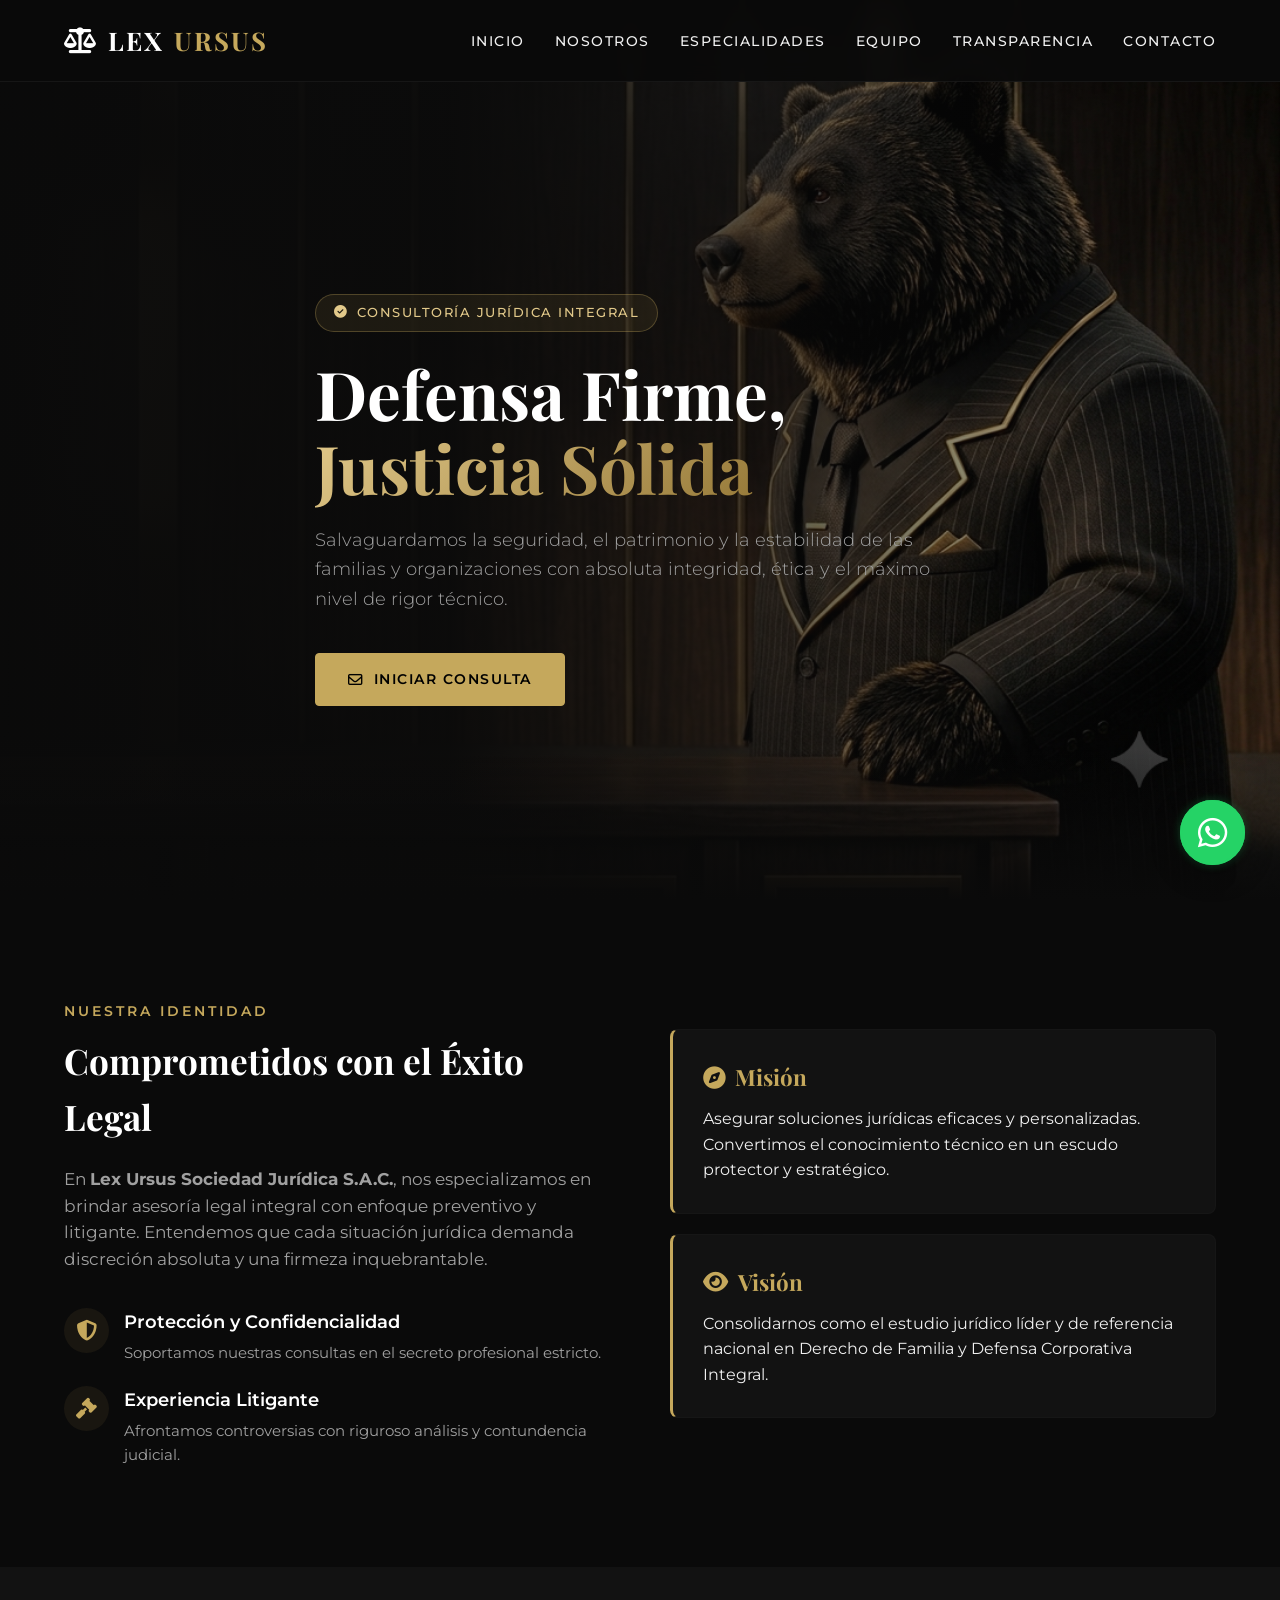
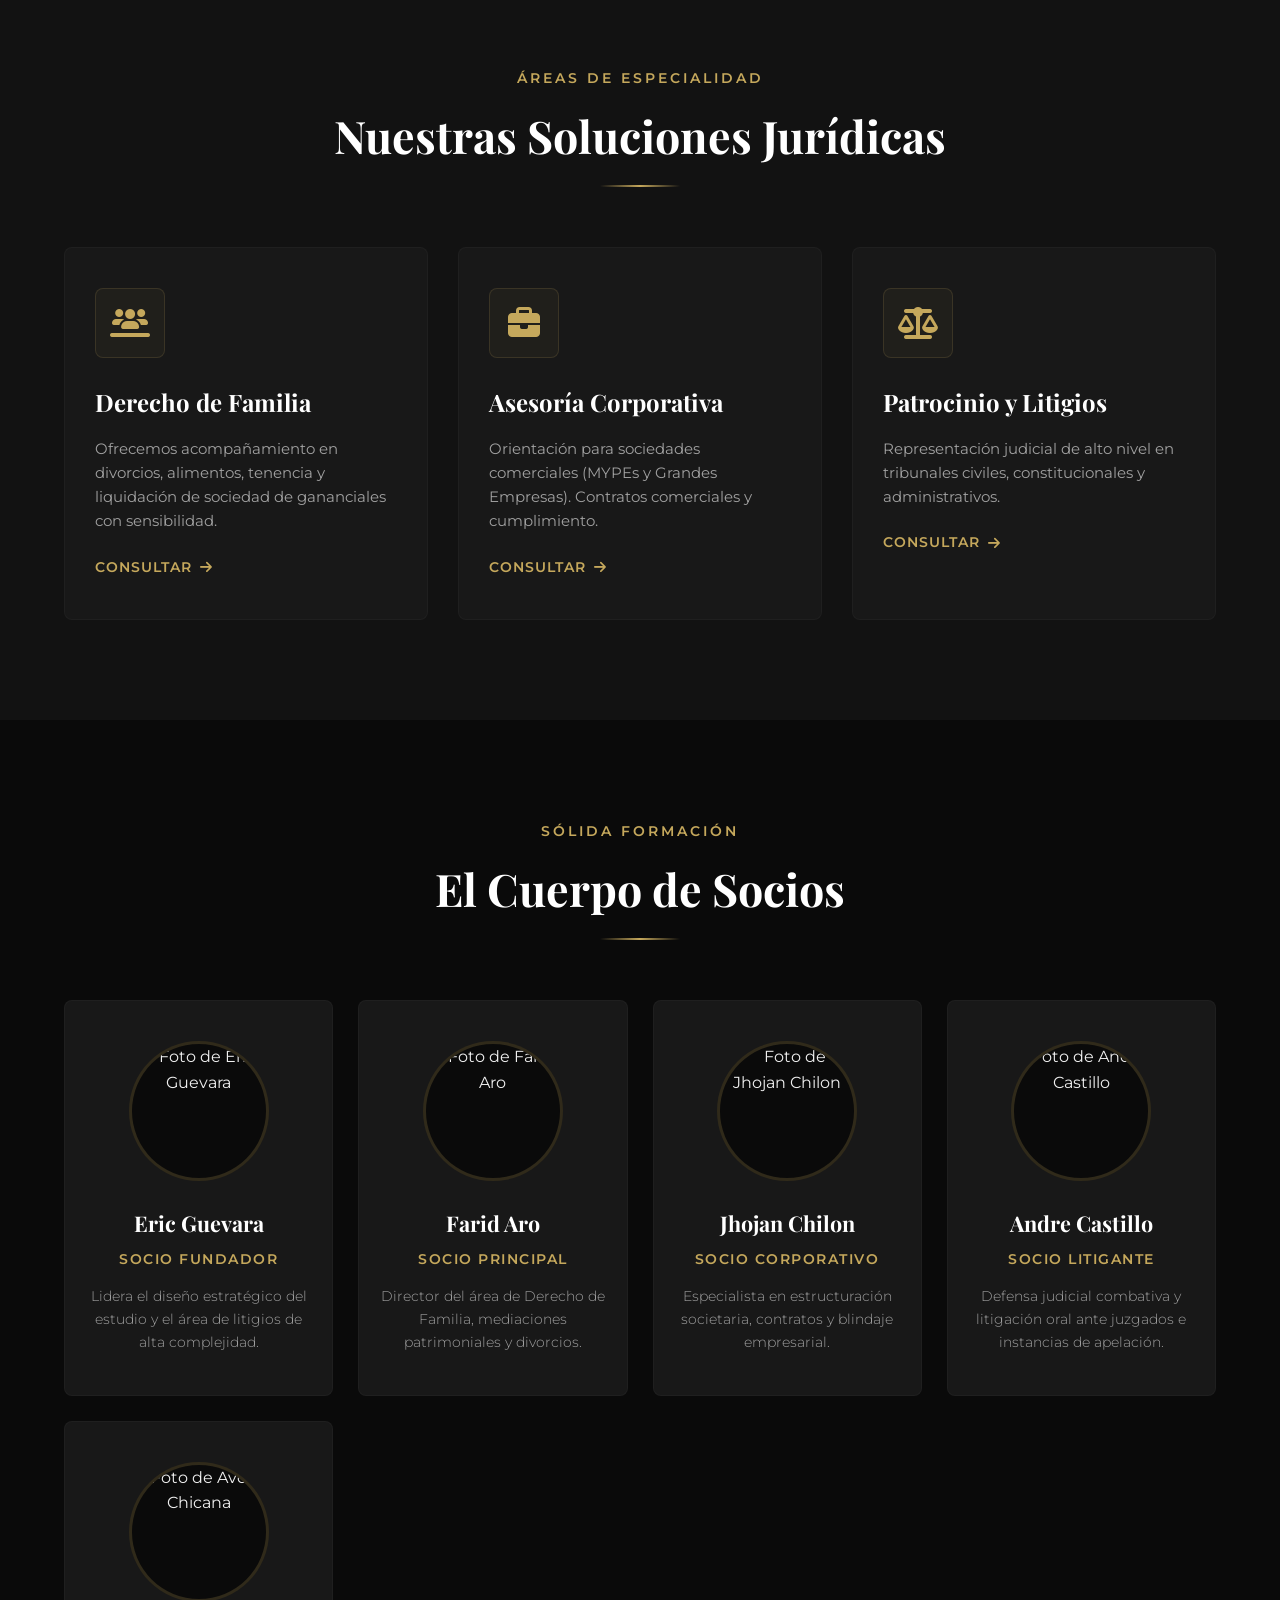
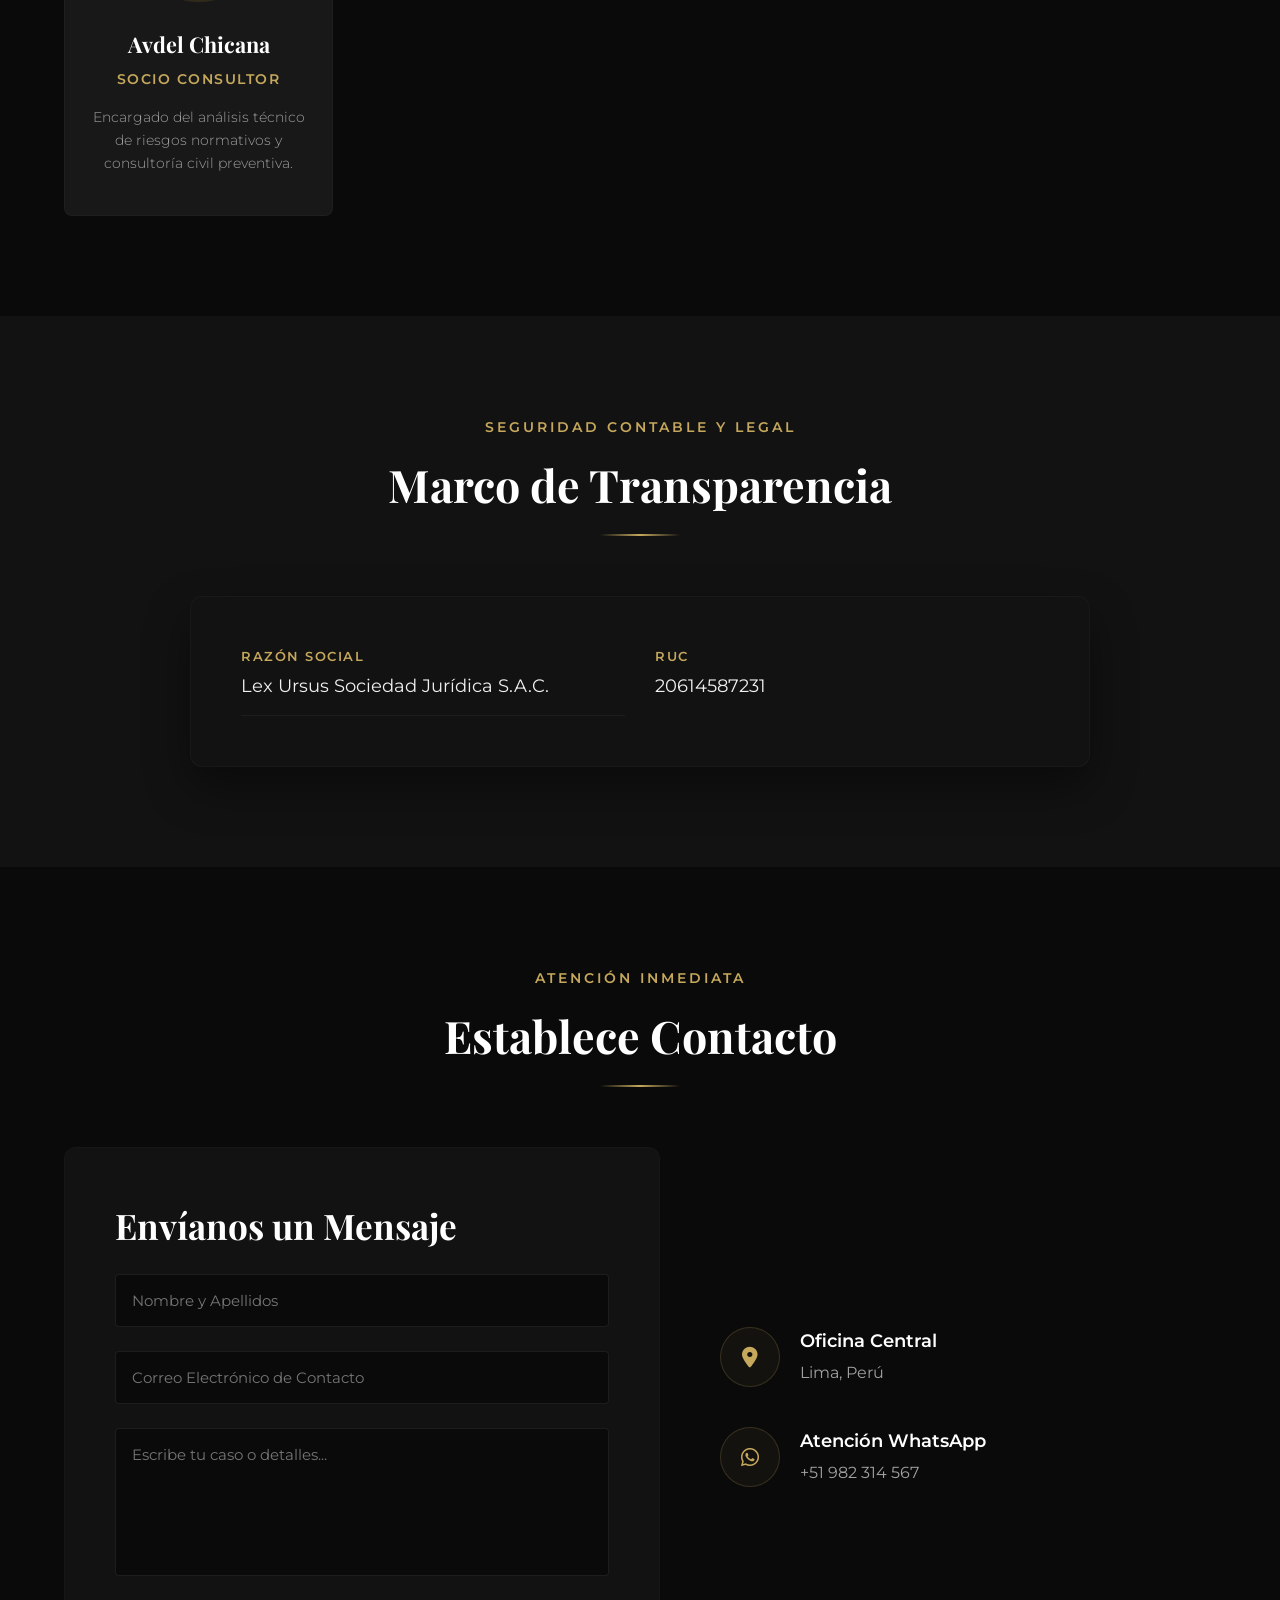
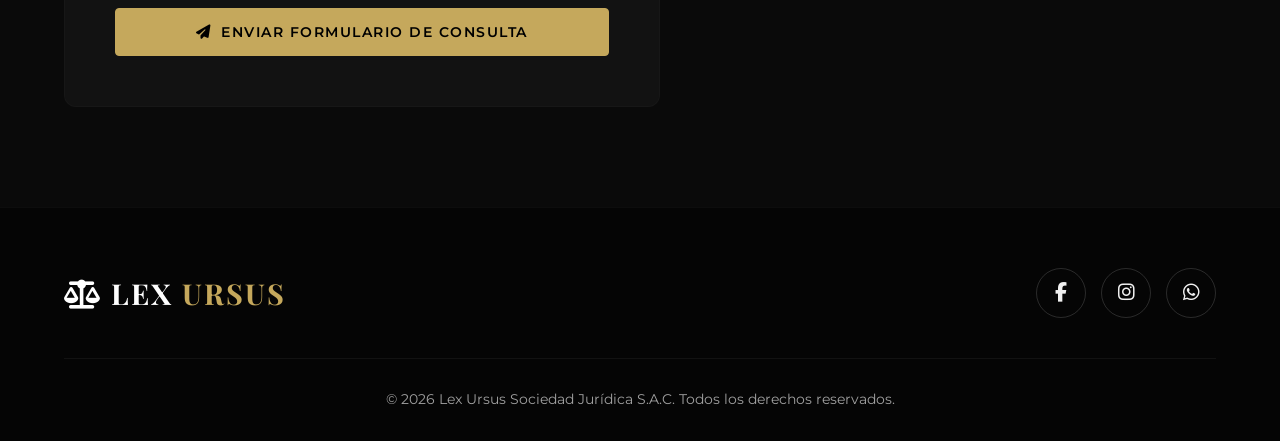
==== index.html @ cac04c13 "Update index.html" ====
<!DOCTYPE html>
<html lang="es">
<head>
    <meta charset="UTF-8">
    <meta name="viewport" content="width=device-width, initial-scale=1.0">
    
    <!-- 1. OPTIMIZACIÓN SEO Y METADATOS BÁSICOS -->
    <title>Lex Ursus | Estudio Jurídico Premium</title>
    <meta name="description" content="Lex Ursus Sociedad Jurídica S.A.C. Estudio Jurídico Premium en Lima. Especialistas en Derecho de Familia, Asesoría Corporativa y Litigios de alta complejidad.">
    <meta name="keywords" content="abogados lima, estudio juridico peru, derecho de familia, asesoria corporativa, litigios, Lex Ursus">
    <meta name="author" content="Lex Ursus Sociedad Jurídica S.A.C.">
    
    <!-- 2. OPEN GRAPH PARA REDES SOCIALES (WhatsApp, Facebook, LinkedIn) -->
    <meta property="og:title" content="Lex Ursus | Estudio Jurídico Premium">
    <meta property="og:description" content="Defensa firme, justicia sólida. Protegemos tu patrimonio y estabilidad con rigor técnico y ética.">
    <meta property="og:image" content="imagen.png"> <!-- Recomiendo usar el logo en buena resolución aquí -->
    <meta property="og:type" content="website">

    <!-- Fuentes de alta gama -->
    <link rel="preconnect" href="https://fonts.googleapis.com">
    <link rel="preconnect" href="https://fonts.gstatic.com" crossorigin>
    <link href="https://fonts.googleapis.com/css2?family=Montserrat:wght@300;400;500;600;700&family=Playfair+Display:ital,wght@0,400;0,600;0,700;1,400&display=swap" rel="stylesheet">
    <!-- Iconos de Font Awesome -->
    <link rel="stylesheet" href="https://cdnjs.cloudflare.com/ajax/libs/font-awesome/6.4.0/css/all.min.css">
    
    <style>
        :root {
            --bg-primary: #0a0a0a;
            --bg-secondary: #121212;
            --bg-card: #181818;
            --gold: #c5a85c;
            --gold-light: #e2c98a;
            --gold-dark: #967938;
            --text-main: #f0f0f0;
            --text-muted: #a0a0a0;
            --white: #ffffff;
            --whatsapp-color: #25d366;
            --font-title: 'Playfair Display', serif;
            --font-body: 'Montserrat', sans-serif;
            --transition: all 0.35s cubic-bezier(0.4, 0, 0.2, 1);
        }

        * {
            margin: 0;
            padding: 0;
            box-sizing: border-box;
        }

        html {
            scroll-behavior: smooth;
            scroll-padding-top: 80px;
        }

        body {
            font-family: var(--font-body);
            background-color: var(--bg-primary);
            color: var(--text-main);
            line-height: 1.6;
            overflow-x: hidden;
        }

        .container {
            max-width: 1200px;
            margin: 0 auto;
            padding: 0 24px;
        }

        .section {
            padding: 100px 0;
            position: relative;
        }

        .section-header {
            text-align: center;
            margin-bottom: 60px;
        }

        .section-subtitle {
            color: var(--gold);
            font-size: 0.9rem;
            text-transform: uppercase;
            letter-spacing: 3px;
            font-weight: 600;
            margin-bottom: 10px;
            display: block;
        }

        .section-title {
            font-family: var(--font-title);
            font-size: 2.8rem;
            color: var(--white);
            font-weight: 700;
            position: relative;
            display: inline-block;
            padding-bottom: 15px;
        }

        .section-title::after {
            content: '';
            position: absolute;
            bottom: 0;
            left: 50%;
            transform: translateX(-50%);
            width: 80px;
            height: 2px;
            background: linear-gradient(90deg, transparent, var(--gold), transparent);
        }

        .btn {
            display: inline-flex;
            align-items: center;
            justify-content: center;
            gap: 10px;
            padding: 14px 32px;
            font-family: var(--font-body);
            font-size: 0.9rem;
            font-weight: 600;
            text-transform: uppercase;
            letter-spacing: 1.5px;
            text-decoration: none;
            border-radius: 4px;
            transition: var(--transition);
            cursor: pointer;
        }

        .btn-gold {
            background-color: var(--gold);
            color: #000;
            border: 1px solid var(--gold);
        }

        .btn-gold:hover {
            background-color: transparent;
            color: var(--gold);
            box-shadow: 0 0 20px rgba(197, 168, 92, 0.3);
            transform: translateY(-2px);
        }

        .card {
            background-color: var(--bg-card);
            border: 1px solid rgba(255, 255, 255, 0.03);
            border-radius: 8px;
            padding: 40px 30px;
            transition: var(--transition);
            position: relative;
            overflow: hidden;
        }

        .card::before {
            content: '';
            position: absolute;
            top: 0;
            left: 0;
            width: 100%;
            height: 3px;
            background: linear-gradient(90deg, var(--gold-dark), var(--gold-light));
            transform: scaleX(0);
            transform-origin: left;
            transition: var(--transition);
        }

        .card:hover {
            transform: translateY(-10px);
            box-shadow: 0 15px 35px rgba(0, 0, 0, 0.4), 0 0 2px rgba(197, 168, 92, 0.2);
            border-color: rgba(197, 168, 92, 0.15);
        }

        .card:hover::before {
            transform: scaleX(1);
        }

        nav {
            position: fixed;
            top: 0;
            left: 0;
            width: 100%;
            background-color: rgba(10, 10, 10, 0.95);
            backdrop-filter: blur(10px);
            padding: 20px 0;
            z-index: 1000;
            transition: var(--transition);
            border-bottom: 1px solid rgba(255, 255, 255, 0.05);
        }

        nav.scrolled {
            padding: 12px 0;
            background-color: rgba(5, 5, 5, 0.98);
            box-shadow: 0 10px 30px rgba(0,0,0,0.5);
            border-bottom: 1px solid rgba(197, 168, 92, 0.15);
        }

        .nav-container {
            display: flex;
            justify-content: space-between;
            align-items: center;
        }

        .nav-brand {
            font-family: var(--font-title);
            font-size: 1.6rem;
            font-weight: 700;
            color: var(--white);
            text-decoration: none;
            letter-spacing: 2px;
            display: flex;
            align-items: center;
            gap: 10px;
        }

        .nav-brand span {
            color: var(--gold);
        }

        .nav-links {
            display: flex;
            list-style: none;
            gap: 30px;
        }

        .nav-links a {
            color: var(--text-main);
            text-decoration: none;
            font-size: 0.85rem;
            font-weight: 500;
            text-transform: uppercase;
            letter-spacing: 1.5px;
            transition: var(--transition);
            position: relative;
            padding: 5px 0;
        }

        .nav-links a::after {
            content: '';
            position: absolute;
            bottom: 0;
            left: 0;
            width: 100%;
            height: 1px;
            background-color: var(--gold);
            transform: scaleX(0);
            transform-origin: right;
            transition: var(--transition);
        }

        .nav-links a:hover {
            color: var(--gold);
        }

        .nav-links a:hover::after {
            transform: scaleX(1);
            transform-origin: left;
        }

        .menu-toggle {
            display: none;
            color: var(--gold);
            font-size: 1.5rem;
            cursor: pointer;
        }

        .hero {
            min-height: 100vh;
            display: flex;
            align-items: center;
            position: relative;
            background: linear-gradient(to right, rgba(10, 10, 10, 0.98) 35%, rgba(10, 10, 10, 0.60) 65%, rgba(10, 10, 10, 0.20)), 
                        url('imagen.png') center right / cover no-repeat;
            padding-top: 100px;
        }

        .hero-content {
            max-width: 650px;
            z-index: 2;
            text-align: left;
        }

        .hero-badge {
            background-color: rgba(197, 168, 92, 0.1);
            border: 1px solid rgba(197, 168, 92, 0.3);
            color: var(--gold-light);
            display: inline-flex;
            align-items: center;
            gap: 8px;
            padding: 8px 18px;
            border-radius: 50px;
            font-size: 0.8rem;
            font-weight: 500;
            letter-spacing: 1.5px;
            text-transform: uppercase;
            margin-bottom: 25px;
        }

        .hero h1 {
            font-family: var(--font-title);
            font-size: 4.2rem;
            line-height: 1.1;
            color: var(--white);
            margin-bottom: 20px;
            font-weight: 700;
        }

        .hero h1 span {
            color: var(--gold);
            background: linear-gradient(135deg, var(--gold-light), var(--gold-dark));
            -webkit-background-clip: text;
            -webkit-text-fill-color: transparent;
        }

        .hero p {
            font-size: 1.15rem;
            color: var(--text-muted);
            margin-bottom: 40px;
            font-weight: 300;
        }

        .hero-actions {
            display: flex;
            gap: 20px;
            flex-wrap: wrap;
        }

        .hero::after {
            content: '';
            position: absolute;
            bottom: 0;
            left: 0;
            width: 100%;
            height: 150px;
            background: linear-gradient(to top, var(--bg-primary), transparent);
            z-index: 1;
        }

        .about-grid, .contacto-split {
            display: grid;
            grid-template-columns: 1fr 1fr;
            gap: 60px;
            align-items: center;
        }

        .about-text h3, .contact-form-wrapper h3 {
            font-family: var(--font-title);
            font-size: 2.2rem;
            color: var(--white);
            margin-bottom: 20px;
        }

        .about-text p {
            color: var(--text-muted);
            font-size: 1.05rem;
            margin-bottom: 24px;
        }

        .about-highlights {
            display: grid;
            grid-template-columns: 1fr;
            gap: 20px;
            margin-top: 35px;
        }

        .highlight-item {
            display: flex;
            gap: 15px;
            align-items: flex-start;
        }

        .highlight-icon {
            color: var(--gold);
            font-size: 1.3rem;
            background-color: rgba(197, 168, 92, 0.08);
            width: 45px;
            height: 45px;
            border-radius: 50%;
            display: flex;
            align-items: center;
            justify-content: center;
            flex-shrink: 0;
        }

        .highlight-content h4 {
            font-size: 1.1rem;
            font-weight: 600;
            margin-bottom: 5px;
            color: var(--white);
        }

        .highlight-content p {
            font-size: 0.95rem;
            color: var(--text-muted);
            margin-bottom: 0;
        }

        .interactive-card {
            background-color: var(--bg-secondary);
            border: 1px solid rgba(255,255,255,0.02);
            border-radius: 8px;
            padding: 30px;
            transition: var(--transition);
            border-left: 3px solid var(--gold);
            margin-bottom: 20px;
        }

        .interactive-card:hover {
            background-color: var(--bg-card);
            border-left-color: var(--gold-light);
            transform: translateX(5px);
        }

        .interactive-card h4 {
            font-family: var(--font-title);
            font-size: 1.4rem;
            color: var(--gold);
            margin-bottom: 10px;
            display: flex;
            align-items: center;
            gap: 10px;
        }

        .services-grid {
            display: grid;
            grid-template-columns: repeat(auto-fit, minmax(320px, 1fr));
            gap: 30px;
        }

        .service-icon-wrapper {
            width: 70px;
            height: 70px;
            background-color: rgba(197, 168, 92, 0.05);
            border: 1px solid rgba(197, 168, 92, 0.15);
            border-radius: 8px;
            display: flex;
            align-items: center;
            justify-content: center;
            margin-bottom: 25px;
            transition: var(--transition);
        }

        .service-icon-wrapper i {
            font-size: 2rem;
            color: var(--gold);
            transition: var(--transition);
        }

        .service-card h3 {
            font-family: var(--font-title);
            font-size: 1.5rem;
            color: var(--white);
            margin-bottom: 15px;
            transition: var(--transition);
        }

        .service-card p {
            color: var(--text-muted);
            font-size: 0.95rem;
            margin-bottom: 20px;
        }

        .service-card:hover .service-icon-wrapper {
            background-color: var(--gold);
            border-color: var(--gold);
        }

        .service-card:hover .service-icon-wrapper i {
            color: #000;
            transform: scale(1.1);
        }

        .service-card:hover h3 {
            color: var(--gold);
        }

        .service-link {
            display: inline-flex;
            align-items: center;
            gap: 8px;
            color: var(--gold);
            font-size: 0.85rem;
            text-transform: uppercase;
            font-weight: 600;
            letter-spacing: 1px;
            text-decoration: none;
            transition: var(--transition);
        }

        .service-link:hover {
            color: var(--gold-light);
            gap: 12px;
        }

        /* 3. NUEVOS ESTILOS PARA LA SECCIÓN DE EQUIPO (Fotos + Hover de Redes) */
        .team-grid {
            display: grid;
            grid-template-columns: repeat(auto-fit, minmax(220px, 1fr));
            gap: 25px;
        }

        .team-card {
            text-align: center;
            padding: 40px 20px;
        }

        .team-image-wrapper {
            width: 140px;
            height: 140px;
            border-radius: 50%;
            margin: 0 auto 25px auto;
            position: relative;
            overflow: hidden;
            border: 3px solid rgba(197, 168, 92, 0.2);
            background-color: var(--bg-primary);
            transition: var(--transition);
        }

        .team-photo {
            width: 100%;
            height: 100%;
            object-fit: cover;
            transition: var(--transition);
        }

        .team-social-overlay {
            position: absolute;
            top: 0;
            left: 0;
            width: 100%;
            height: 100%;
            background-color: rgba(10, 10, 10, 0.85); /* Fondo oscuro semitransparente */
            display: flex;
            align-items: center;
            justify-content: center;
            gap: 10px;
            opacity: 0;
            transition: var(--transition);
        }

        .team-social-icon {
            color: var(--white);
            width: 38px;
            height: 38px;
            border-radius: 50%;
            background-color: rgba(197, 168, 92, 0.15);
            display: flex;
            align-items: center;
            justify-content: center;
            font-size: 1.1rem;
            text-decoration: none;
            transition: var(--transition);
        }

        .team-social-icon:hover {
            background-color: var(--gold);
            color: #000;
            transform: translateY(-3px);
            box-shadow: 0 5px 15px rgba(197, 168, 92, 0.4);
        }

        /* Efectos Hover sobre toda la tarjeta del socio */
        .team-card:hover .team-image-wrapper {
            border-color: var(--gold);
            transform: scale(1.05);
            box-shadow: 0 10px 25px rgba(0,0,0,0.5);
        }

        .team-card:hover .team-photo {
            transform: scale(1.1); /* Efecto zoom en la foto */
        }

        .team-card:hover .team-social-overlay {
            opacity: 1; /* Aparecen las redes sociales */
        }

        .team-card h3 {
            font-family: var(--font-title);
            font-size: 1.35rem;
            color: var(--white);
            margin-bottom: 8px;
        }

        .team-role {
            font-size: 0.85rem;
            color: var(--gold);
            text-transform: uppercase;
            letter-spacing: 1.5px;
            font-weight: 600;
            margin-bottom: 15px;
        }

        .team-bio {
            font-size: 0.9rem;
            color: var(--text-muted);
            font-weight: 300;
        }

        /* Transparencia y Legal */
        .legal-wrapper {
            background-color: var(--bg-secondary);
            border-radius: 12px;
            border: 1px solid rgba(255, 255, 255, 0.03);
            padding: 50px;
            max-width: 900px;
            margin: 0 auto;
            box-shadow: 0 20px 45px rgba(0,0,0,0.4);
        }

        .legal-grid {
            display: grid;
            grid-template-columns: 1fr 1fr;
            gap: 30px;
        }

        .legal-item {
            border-bottom: 1px solid rgba(255, 255, 255, 0.05);
            padding-bottom: 15px;
        }

        .legal-item:last-child {
            border-bottom: none;
        }

        .legal-label {
            font-size: 0.8rem;
            text-transform: uppercase;
            letter-spacing: 1.5px;
            color: var(--gold);
            font-weight: 600;
            display: block;
            margin-bottom: 5px;
        }

        .legal-value {
            font-size: 1.1rem;
            color: var(--text-main);
            font-weight: 400;
        }

        /* Contacto */
        .contacto-split {
            grid-template-columns: 1.2fr 1fr;
        }

        .contact-form-wrapper {
            background-color: var(--bg-secondary);
            padding: 50px;
            border-radius: 12px;
            border: 1px solid rgba(255, 255, 255, 0.02);
        }

        .form-group {
            margin-bottom: 24px;
        }

        .form-control {
            width: 100%;
            background-color: var(--bg-primary);
            border: 1px solid rgba(255, 255, 255, 0.08);
            border-radius: 4px;
            padding: 16px;
            color: var(--text-main);
            font-family: var(--font-body);
            font-size: 0.95rem;
            transition: var(--transition);
        }

        .form-control:focus {
            outline: none;
            border-color: var(--gold);
            box-shadow: 0 0 10px rgba(197, 168, 92, 0.1);
        }

        textarea.form-control {
            resize: none;
        }

        .info-col {
            display: flex;
            flex-direction: column;
            justify-content: space-between;
        }

        .info-block-item {
            display: flex;
            gap: 20px;
            margin-bottom: 40px;
        }

        .info-block-icon {
            width: 60px;
            height: 60px;
            border-radius: 50%;
            background-color: rgba(197, 168, 92, 0.05);
            border: 1px solid rgba(197, 168, 92, 0.2);
            color: var(--gold);
            font-size: 1.3rem;
            display: flex;
            align-items: center;
            justify-content: center;
            flex-shrink: 0;
        }

        .info-block-details h4 {
            font-size: 1.1rem;
            color: var(--white);
            margin-bottom: 5px;
            font-weight: 600;
        }

        .info-block-details p, .info-block-details a {
            color: var(--text-muted);
            font-size: 1rem;
            text-decoration: none;
            transition: var(--transition);
        }

        .info-block-details a:hover {
            color: var(--gold);
        }

        .social-large-box h4 {
            color: var(--white);
            font-size: 1.1rem;
            margin-bottom: 20px;
            font-weight: 600;
            text-transform: uppercase;
            letter-spacing: 1.5px;
        }

        .social-row {
            display: flex;
            gap: 15px;
        }

        .social-btn {
            width: 50px;
            height: 50px;
            border-radius: 50%;
            border: 1.5px solid rgba(255, 255, 255, 0.15);
            color: var(--text-main);
            display: flex;
            align-items: center;
            justify-content: center;
            font-size: 1.2rem;
            text-decoration: none;
            transition: var(--transition);
        }

        .social-btn:hover {
            color: #000;
            background-color: var(--gold);
            border-color: var(--gold);
            transform: scale(1.1);
            box-shadow: 0 0 15px rgba(197, 168, 92, 0.4);
        }

        .social-btn.fb:hover { background-color: #1877f2; border-color: #1877f2; color: #fff; }
        .social-btn.ig:hover { background: radial-gradient(circle at 30% 107%, #fdf497 0%, #fdf497 5%, #fd5949 45%,#d6249f 60%,#285AEB 90%); border-color: transparent; color: #fff; }
        .social-btn.wa:hover { background-color: var(--whatsapp-color); border-color: var(--whatsapp-color); color: #fff; }

        footer {
            background-color: #050505;
            padding: 60px 0 30px 0;
            border-top: 1px solid rgba(255, 255, 255, 0.03);
        }

        .footer-grid {
            display: flex;
            justify-content: space-between;
            align-items: center;
            border-bottom: 1px solid rgba(255,255,255,0.05);
            padding-bottom: 40px;
            margin-bottom: 30px;
            flex-wrap: wrap;
            gap: 30px;
        }

        .footer-logo {
            font-family: var(--font-title);
            font-size: 1.8rem;
            color: var(--white);
            text-decoration: none;
            letter-spacing: 2px;
            font-weight: 700;
        }

        .footer-logo span { color: var(--gold); }
        .footer-text { color: var(--text-muted); font-size: 0.85rem; text-align: center; }

        .whatsapp-float {
            position: fixed;
            bottom: 35px;
            right: 35px;
            background-color: var(--whatsapp-color);
            color: var(--white);
            width: 65px;
            height: 65px;
            border-radius: 50%;
            display: flex;
            align-items: center;
            justify-content: center;
            font-size: 2.1rem;
            box-shadow: 0 8px 30px rgba(0, 0, 0, 0.3), 0 0 10px rgba(37, 211, 102, 0.3);
            z-index: 999;
            text-decoration: none;
            transition: var(--transition);
        }

        .whatsapp-float::after {
            content: ''; position: absolute; width: 100%; height: 100%; border-radius: 50%;
            border: 2px solid var(--whatsapp-color); top: 0; left: 0; box-sizing: border-box;
            animation: pulse-ring 1.8s infinite; pointer-events: none;
        }

        .whatsapp-float:hover {
            transform: scale(1.1) translateY(-5px); background-color: #20ba5a;
        }

        @keyframes pulse-ring {
            0% { transform: scale(0.95); opacity: 1; }
            100% { transform: scale(1.5); opacity: 0; }
        }

        @media (max-width: 992px) {
            .hero { background: linear-gradient(to top, rgba(10, 10, 10, 0.95) 60%, rgba(10, 10, 10, 0.6)), url('imagen.png') center center / cover no-repeat; }
            .hero-content { max-width: 100%; text-align: center; margin: 0 auto; }
            .hero-actions { justify-content: center; }
            .about-grid, .contacto-split { grid-template-columns: 1fr; gap: 50px; }
            .legal-grid { grid-template-columns: 1fr; }
        }

        @media (max-width: 768px) {
            nav { padding: 15px 0; }
            .nav-links {
                display: none; flex-direction: column; position: absolute; top: 100%; left: 0;
                width: 100%; background-color: var(--bg-secondary); padding: 30px;
                border-bottom: 2px solid var(--gold-dark); box-shadow: 0 15px 30px rgba(0,0,0,0.5);
            }
            .nav-links.active { display: flex; }
            .menu-toggle { display: block; }
            .hero h1 { font-size: 2.8rem; }
            .section-title { font-size: 2.2rem; }
            .contact-form-wrapper { padding: 30px 20px; }
            .whatsapp-float { bottom: 20px; right: 20px; width: 55px; height: 55px; font-size: 1.8rem; }
        }
    </style>
</head>
<body>

    <nav id="navbar">
        <div class="container nav-container">
            <a href="#inicio" class="nav-brand"><i class="fa-solid fa-scale-balanced"></i> LEX <span>URSUS</span></a>
            <ul class="nav-links">
                <li><a href="#inicio">Inicio</a></li>
                <li><a href="#nosotros">Nosotros</a></li>
                <li><a href="#servicios">Especialidades</a></li>
                <li><a href="#equipo">Equipo</a></li>
                <li><a href="#info-legal">Transparencia</a></li>
                <li><a href="#contacto">Contacto</a></li>
            </ul>
            <div class="menu-toggle" id="mobile-menu"><i class="fa-solid fa-bars"></i></div>
        </div>
    </nav>

    <header id="inicio" class="hero">
        <div class="container">
            <div class="hero-content">
                <div class="hero-badge"><i class="fa-solid fa-circle-check"></i> Consultoría Jurídica Integral</div>
                <h1>Defensa Firme, <span>Justicia Sólida</span></h1>
                <p>Salvaguardamos la seguridad, el patrimonio y la estabilidad de las familias y organizaciones con absoluta integridad, ética y el máximo nivel de rigor técnico.</p>
                <div class="hero-actions">
                    <a href="#contacto" class="btn btn-gold"><i class="fa-regular fa-envelope"></i> Iniciar Consulta</a>
                </div>
            </div>
        </div>
    </header>

    <section id="nosotros" class="section">
        <div class="container">
            <div class="about-grid">
                <div class="about-text">
                    <span class="section-subtitle">Nuestra Identidad</span>
                    <h3>Comprometidos con el Éxito Legal</h3>
                    <p>En <strong>Lex Ursus Sociedad Jurídica S.A.C.</strong>, nos especializamos en brindar asesoría legal integral con enfoque preventivo y litigante. Entendemos que cada situación jurídica demanda discreción absoluta y una firmeza inquebrantable.</p>
                    
                    <div class="about-highlights">
                        <div class="highlight-item">
                            <div class="highlight-icon"><i class="fa-solid fa-shield-halved"></i></div>
                            <div class="highlight-content">
                                <h4>Protección y Confidencialidad</h4>
                                <p>Soportamos nuestras consultas en el secreto profesional estricto.</p>
                            </div>
                        </div>
                        <div class="highlight-item">
                            <div class="highlight-icon"><i class="fa-solid fa-gavel"></i></div>
                            <div class="highlight-content">
                                <h4>Experiencia Litigante</h4>
                                <p>Afrontamos controversias con riguroso análisis y contundencia judicial.</p>
                            </div>
                        </div>
                    </div>
                </div>

                <div class="about-interactive-cards">
                    <div class="interactive-card">
                        <h4><i class="fa-solid fa-compass"></i> Misión</h4>
                        <p>Asegurar soluciones jurídicas eficaces y personalizadas. Convertimos el conocimiento técnico en un escudo protector y estratégico.</p>
                    </div>
                    <div class="interactive-card">
                        <h4><i class="fa-solid fa-eye"></i> Visión</h4>
                        <p>Consolidarnos como el estudio jurídico líder y de referencia nacional en Derecho de Familia y Defensa Corporativa Integral.</p>
                    </div>
                </div>
            </div>
        </div>
    </section>

    <section id="servicios" class="section" style="background-color: var(--bg-secondary);">
        <div class="container">
            <div class="section-header">
                <span class="section-subtitle">Áreas de Especialidad</span>
                <h2 class="section-title">Nuestras Soluciones Jurídicas</h2>
            </div>
            
            <div class="services-grid">
                <div class="card service-card">
                    <div class="service-icon-wrapper"><i class="fa-solid fa-users-line"></i></div>
                    <h3>Derecho de Familia</h3>
                    <p>Ofrecemos acompañamiento en divorcios, alimentos, tenencia y liquidación de sociedad de gananciales con sensibilidad.</p>
                    <!-- 4. ENLACES WHATSAPP UNIFICADOS -->
                    <a href="https://wa.me/51982314567?text=Hola,%20solicito%20orientaci%C3%B3n%20sobre%20Derecho%20de%20Familia." target="_blank" class="service-link">Consultar <i class="fa-solid fa-arrow-right"></i></a>
                </div>

                <div class="card service-card">
                    <div class="service-icon-wrapper"><i class="fa-solid fa-briefcase"></i></div>
                    <h3>Asesoría Corporativa</h3>
                    <p>Orientación para sociedades comerciales (MYPEs y Grandes Empresas). Contratos comerciales y cumplimiento.</p>
                    <a href="https://wa.me/51982314567?text=Hola,%20solicito%20orientaci%C3%B3n%20sobre%20Asesor%C3%ADa%20Corporativa." target="_blank" class="service-link">Consultar <i class="fa-solid fa-arrow-right"></i></a>
                </div>

                <div class="card service-card">
                    <div class="service-icon-wrapper"><i class="fa-solid fa-scale-balanced"></i></div>
                    <h3>Patrocinio y Litigios</h3>
                    <p>Representación judicial de alto nivel en tribunales civiles, constitucionales y administrativos.</p>
                    <a href="https://wa.me/51982314567?text=Hola,%20solicito%20orientaci%C3%B3n%20sobre%20Litigios." target="_blank" class="service-link">Consultar <i class="fa-solid fa-arrow-right"></i></a>
                </div>
            </div>
        </div>
    </section>

    <!-- 5. NUEVA SECCIÓN DE EQUIPO CON FOTOS Y HOVER -->
    <section id="equipo" class="section">
        <div class="container">
            <div class="section-header">
                <span class="section-subtitle">Sólida Formación</span>
                <h2 class="section-title">El Cuerpo de Socios</h2>
            </div>

            <div class="team-grid">
                <!-- Socio 1 -->
                <div class="card team-card">
                    <div class="team-image-wrapper">
                        <!-- Reemplaza el link del 'src' por tu foto local: src="fotos/eric.jpg" -->
                        <img src="https://placehold.co/200x200/181818/c5a85c?text=EG" alt="Foto de Eric Guevara" class="team-photo">
                        <div class="team-social-overlay">
                            <a href="#" class="team-social-icon" title="LinkedIn"><i class="fa-brands fa-linkedin-in"></i></a>
                            <a href="#" class="team-social-icon" title="Twitter"><i class="fa-brands fa-x-twitter"></i></a>
                            <a href="mailto:eric@lexursus.com" class="team-social-icon" title="Email"><i class="fa-solid fa-envelope"></i></a>
                        </div>
                    </div>
                    <h3>Eric Guevara</h3>
                    <p class="team-role">Socio Fundador</p>
                    <p class="team-bio">Lidera el diseño estratégico del estudio y el área de litigios de alta complejidad.</p>
                </div>
                
                <!-- Socio 2 -->
                <div class="card team-card">
                    <div class="team-image-wrapper">
                        <img src="https://placehold.co/200x200/181818/c5a85c?text=FA" alt="Foto de Farid Aro" class="team-photo">
                        <div class="team-social-overlay">
                            <a href="#" class="team-social-icon" title="LinkedIn"><i class="fa-brands fa-linkedin-in"></i></a>
                            <a href="mailto:farid@lexursus.com" class="team-social-icon" title="Email"><i class="fa-solid fa-envelope"></i></a>
                        </div>
                    </div>
                    <h3>Farid Aro</h3>
                    <p class="team-role">Socio Principal</p>
                    <p class="team-bio">Director del área de Derecho de Familia, mediaciones patrimoniales y divorcios.</p>
                </div>
                
                <!-- Socio 3 -->
                <div class="card team-card">
                    <div class="team-image-wrapper">
                        <img src="https://placehold.co/200x200/181818/c5a85c?text=JC" alt="Foto de Jhojan Chilon" class="team-photo">
                        <div class="team-social-overlay">
                            <a href="#" class="team-social-icon" title="LinkedIn"><i class="fa-brands fa-linkedin-in"></i></a>
                            <a href="#" class="team-social-icon" title="Instagram"><i class="fa-brands fa-instagram"></i></a>
                        </div>
                    </div>
                    <h3>Jhojan Chilon</h3>
                    <p class="team-role">Socio Corporativo</p>
                    <p class="team-bio">Especialista en estructuración societaria, contratos y blindaje empresarial.</p>
                </div>
                
                <!-- Socio 4 -->
                <div class="card team-card">
                    <div class="team-image-wrapper">
                        <img src="https://placehold.co/200x200/181818/c5a85c?text=AC" alt="Foto de Andre Castillo" class="team-photo">
                        <div class="team-social-overlay">
                            <a href="#" class="team-social-icon" title="LinkedIn"><i class="fa-brands fa-linkedin-in"></i></a>
                            <a href="#" class="team-social-icon" title="WhatsApp"><i class="fa-brands fa-whatsapp"></i></a>
                        </div>
                    </div>
                    <h3>Andre Castillo</h3>
                    <p class="team-role">Socio Litigante</p>
                    <p class="team-bio">Defensa judicial combativa y litigación oral ante juzgados e instancias de apelación.</p>
                </div>
                
                <!-- Socio 5 -->
                <div class="card team-card">
                    <div class="team-image-wrapper">
                        <img src="https://placehold.co/200x200/181818/c5a85c?text=AC" alt="Foto de Avdel Chicana" class="team-photo">
                        <div class="team-social-overlay">
                            <a href="#" class="team-social-icon" title="LinkedIn"><i class="fa-brands fa-linkedin-in"></i></a>
                            <a href="mailto:avdel@lexursus.com" class="team-social-icon" title="Email"><i class="fa-solid fa-envelope"></i></a>
                        </div>
                    </div>
                    <h3>Avdel Chicana</h3>
                    <p class="team-role">Socio Consultor</p>
                    <p class="team-bio">Encargado del análisis técnico de riesgos normativos y consultoría civil preventiva.</p>
                </div>
            </div>
        </div>
    </section>

    <!-- (Se omite la info legal para no hacer el código tan extenso, queda igual) -->
    <section id="info-legal" class="section" style="background-color: var(--bg-secondary);">
        <div class="container">
            <div class="section-header">
                <span class="section-subtitle">Seguridad Contable y Legal</span>
                <h2 class="section-title">Marco de Transparencia</h2>
            </div>
            <div class="legal-wrapper">
                <div class="legal-grid">
                    <div class="legal-item"><span class="legal-label">Razón Social</span><div class="legal-value">Lex Ursus Sociedad Jurídica S.A.C.</div></div>
                    <div class="legal-item"><span class="legal-label">RUC</span><div class="legal-value">20614587231</div></div>
                </div>
            </div>
        </div>
    </section>

    <section id="contacto" class="section">
        <div class="container">
            <div class="section-header">
                <span class="section-subtitle">Atención Inmediata</span>
                <h2 class="section-title">Establece Contacto</h2>
            </div>

            <div class="contacto-split">
                <div class="contact-form-wrapper">
                    <h3>Envíanos un Mensaje</h3>
                    <!-- 6. ACCESIBILIDAD Y PREPARACIÓN DE FORMULARIO -->
                    <!-- Reemplaza "TU_CODIGO_AQUI" con el código que te de Formspree -->
                    <form id="contactForm" action="https://formspree.io/f/TU_CODIGO_AQUI" method="POST">
                        <div class="form-group">
                            <input type="text" class="form-control" id="nombre" name="nombre" placeholder="Nombre y Apellidos" aria-label="Nombre y Apellidos" required>
                        </div>
                        <div class="form-group">
                            <input type="email" class="form-control" id="correo" name="email" placeholder="Correo Electrónico de Contacto" aria-label="Correo Electrónico" required>
                        </div>
                        <div class="form-group">
                            <textarea class="form-control" id="mensaje" name="mensaje" rows="6" placeholder="Escribe tu caso o detalles..." aria-label="Escribe tu caso" required></textarea>
                        </div>
                        <button type="submit" class="btn btn-gold" style="width: 100%;">
                            <i class="fa-solid fa-paper-plane"></i> Enviar Formulario de Consulta
                        </button>
                    </form>
                </div>

                <div class="info-col">
                    <div>
                        <div class="info-block-item">
                            <div class="info-block-icon"><i class="fa-solid fa-location-dot"></i></div>
                            <div class="info-block-details">
                                <h4>Oficina Central</h4>
                                <p>Lima, Perú</p>
                            </div>
                        </div>
                        <div class="info-block-item">
                            <div class="info-block-icon"><i class="fa-brands fa-whatsapp"></i></div>
                            <div class="info-block-details">
                                <h4>Atención WhatsApp</h4>
                                <a href="https://wa.me/51982314567" target="_blank">+51 982 314 567</a>
                            </div>
                        </div>
                    </div>
                </div>
            </div>
        </div>
    </section>

    <footer>
        <div class="container">
            <div class="footer-grid">
                <a href="#inicio" class="footer-logo"><i class="fa-solid fa-scale-balanced"></i> LEX <span>URSUS</span></a>
                <div class="social-row">
                    <a href="#" target="_blank" class="social-btn fb"><i class="fa-brands fa-facebook-f"></i></a>
                    <a href="#" target="_blank" class="social-btn ig"><i class="fa-brands fa-instagram"></i></a>
                    <a href="https://wa.me/51982314567" target="_blank" class="social-btn wa"><i class="fa-brands fa-whatsapp"></i></a>
                </div>
            </div>
            <p class="footer-text">&copy; 2026 Lex Ursus Sociedad Jurídica S.A.C. Todos los derechos reservados.</p>
        </div>
    </footer>

    <a href="https://wa.me/51982314567?text=Hola,%20deseo%20solicitar%20orientaci%C3%B3n%20jur%C3%ADdica." class="whatsapp-float" target="_blank">
        <i class="fa-brands fa-whatsapp"></i>
    </a>

    <script>
        document.addEventListener('DOMContentLoaded', () => {
            const navbar = document.getElementById('navbar');
            window.addEventListener('scroll', () => {
                if (window.scrollY > 50) navbar.classList.add('scrolled');
                else navbar.classList.remove('scrolled');
            });

            const mobileMenu = document.getElementById('mobile-menu');
            const navLinks = document.querySelector('.nav-links');

            mobileMenu.addEventListener('click', () => {
                navLinks.classList.toggle('active');
                const icon = mobileMenu.querySelector('i');
                if (navLinks.classList.contains('active')) {
                    icon.classList.remove('fa-bars');
                    icon.classList.add('fa-xmark');
                } else {
                    icon.classList.remove('fa-xmark');
                    icon.classList.add('fa-bars');
                }
            });

            document.querySelectorAll('.nav-links a').forEach(link => {
                link.addEventListener('click', () => {
                    navLinks.classList.remove('active');
                    const icon = mobileMenu.querySelector('i');
                    icon.classList.remove('fa-xmark');
                    icon.classList.add('fa-bars');
                });
            });

            // 7. FUNCIONALIDAD DEL FORMULARIO CON INTERCEPCIÓN ASÍNCRONA
            const contactForm = document.getElementById('contactForm');
            contactForm.addEventListener('submit', async (e) => {
                e.preventDefault(); // Evitamos que la página recargue inmediatamente
                
                const nombre = document.getElementById('nombre').value;
                
                // NOTA: Cuando vincules tu endpoint real (ej. Formspree), descomenta las siguientes 3 líneas:
                // const formData = new FormData(contactForm);
                // await fetch(contactForm.action, { method: 'POST', body: formData, headers: {'Accept': 'application/json'}});
                
                const notification = document.createElement('div');
                notification.style.position = 'fixed';
                notification.style.bottom = '20px';
                notification.style.left = '50%';
                notification.style.transform = 'translateX(-50%)';
                notification.style.backgroundColor = '#c5a85c';
                notification.style.color = '#000';
                notification.style.padding = '16px 30px';
                notification.style.borderRadius = '4px';
                notification.style.fontFamily = 'var(--font-body)';
                notification.style.fontWeight = '600';
                notification.style.boxShadow = '0 10px 30px rgba(0,0,0,0.5)';
                notification.style.zIndex = '10000';
                notification.style.textAlign = 'center';
                
                notification.innerHTML = `<i class="fa-solid fa-circle-check"></i> ¡Gracias, ${nombre}! Hemos recibido tu consulta.`;
                document.body.appendChild(notification);
                contactForm.reset();

                setTimeout(() => {
                    notification.style.transition = 'opacity 0.5s ease';
                    notification.style.opacity = '0';
                    setTimeout(() => notification.remove(), 500);
                }, 4500);
            });
        });
    </script>
</body>
</html>
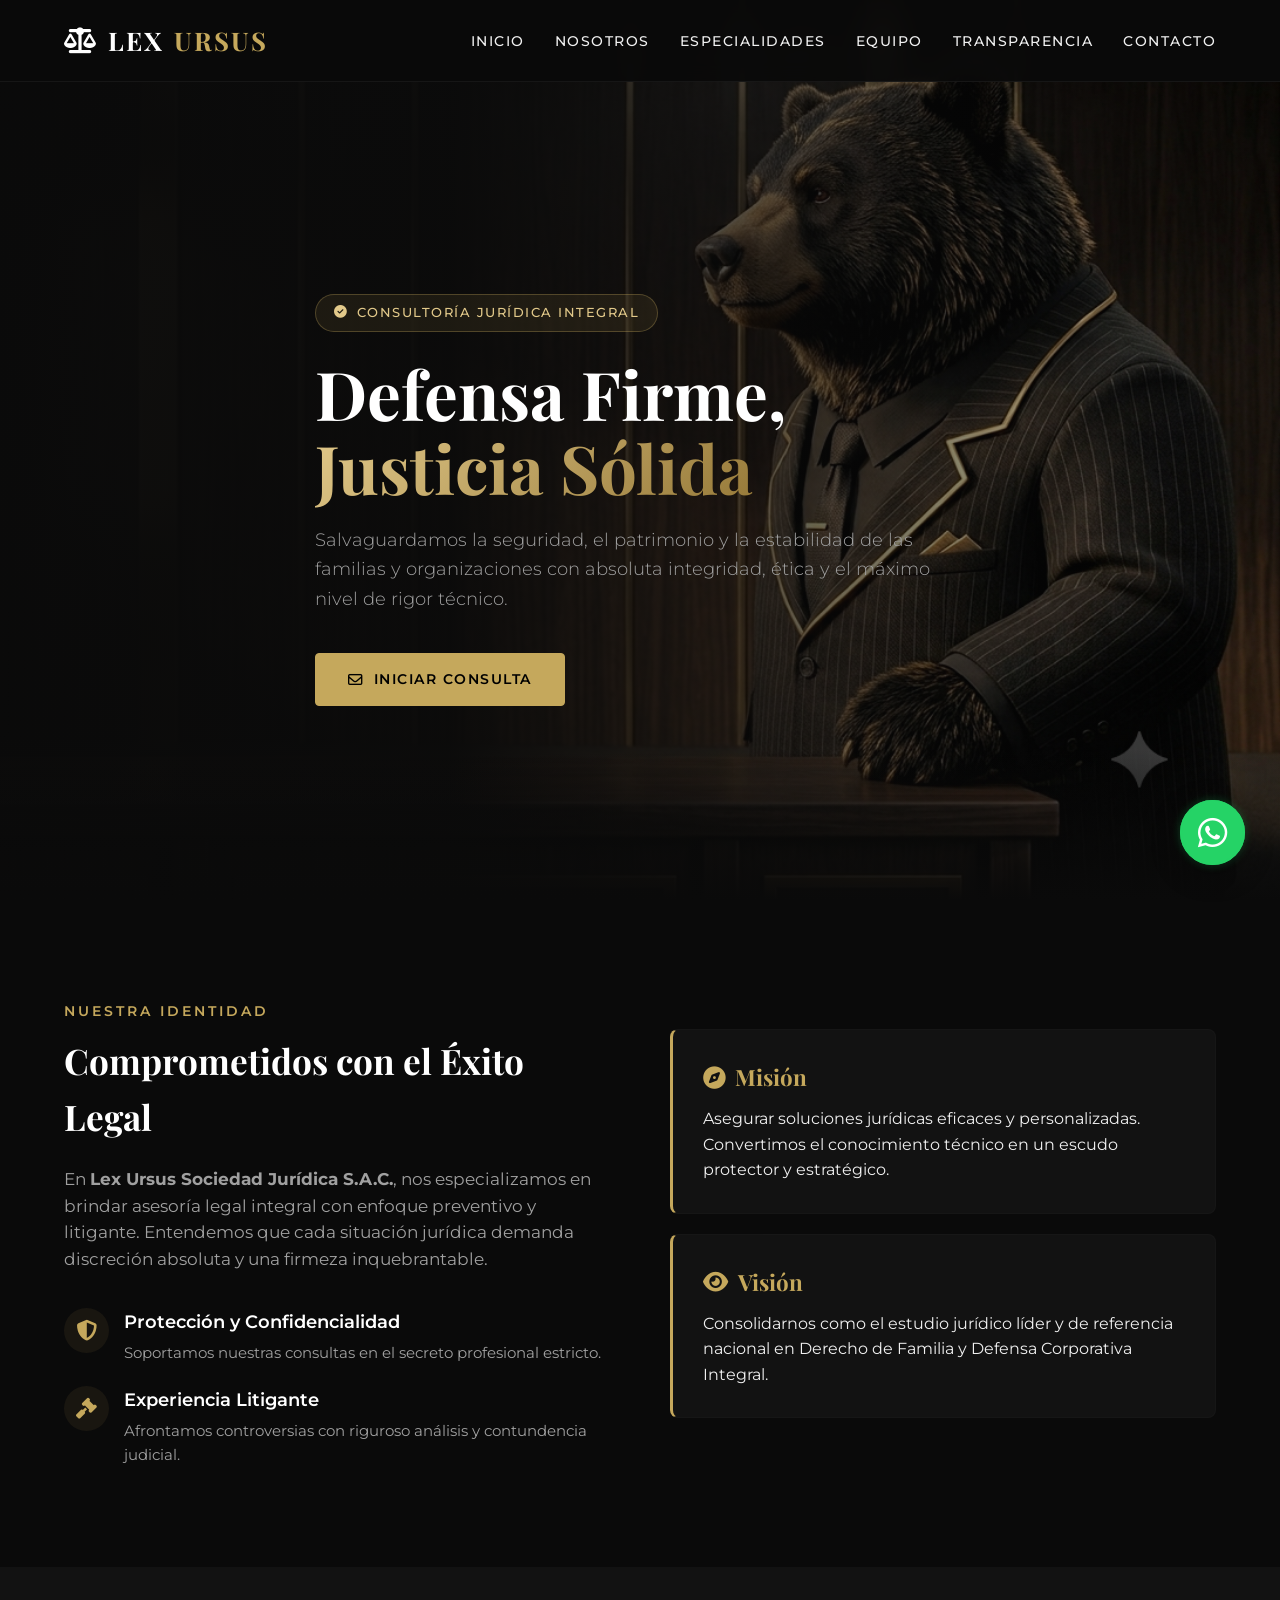
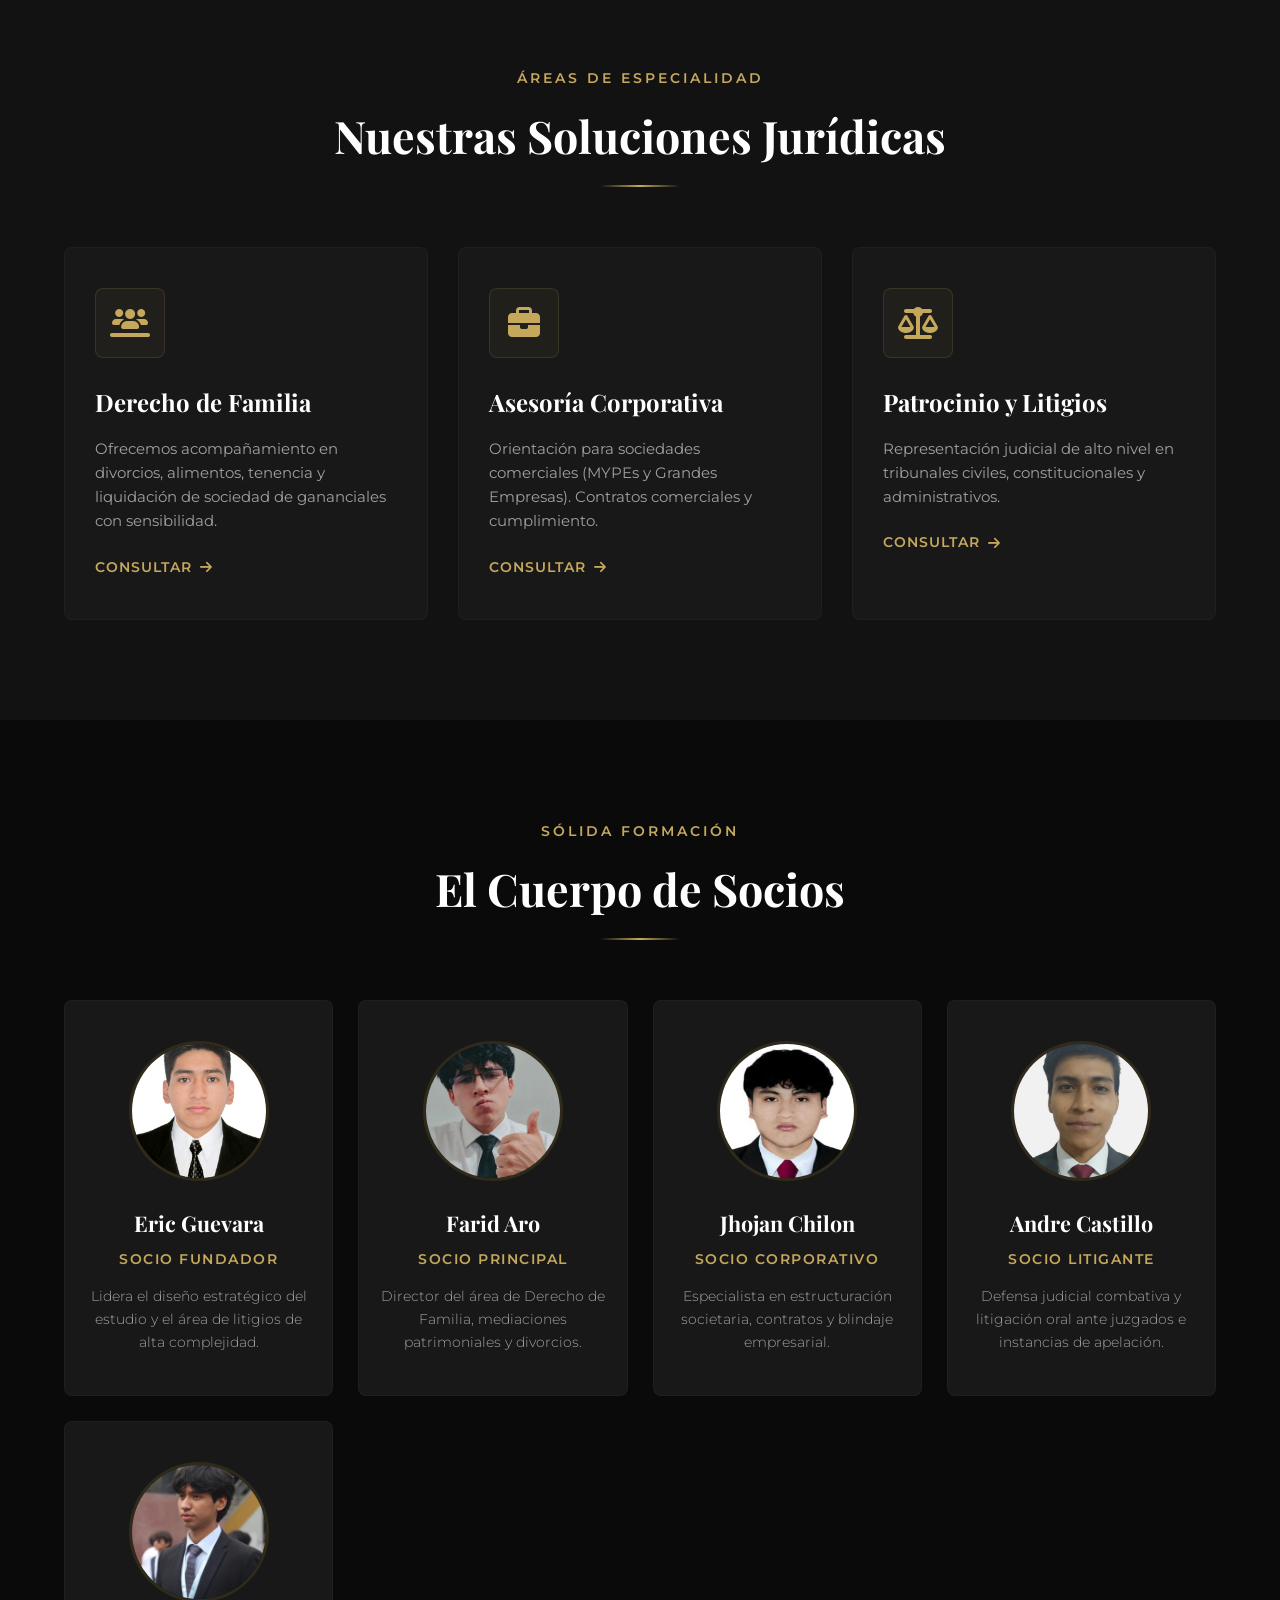
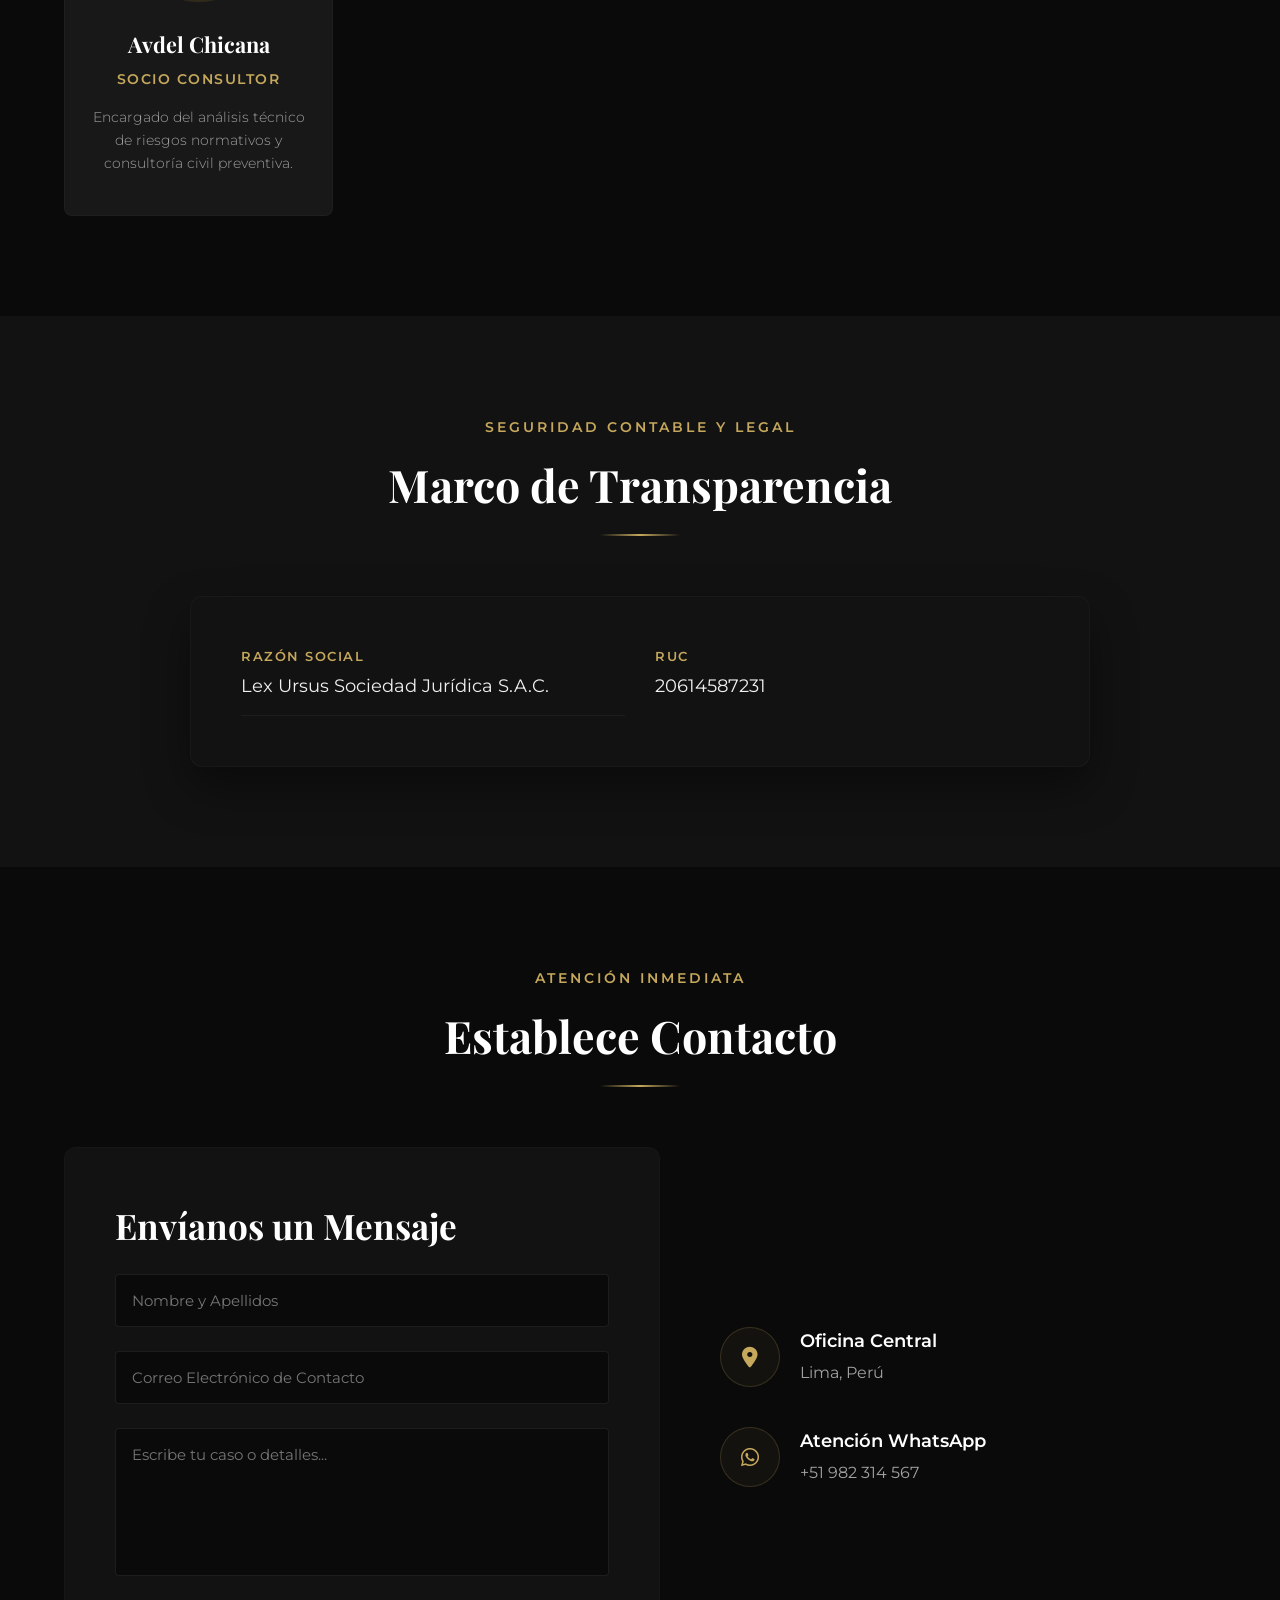
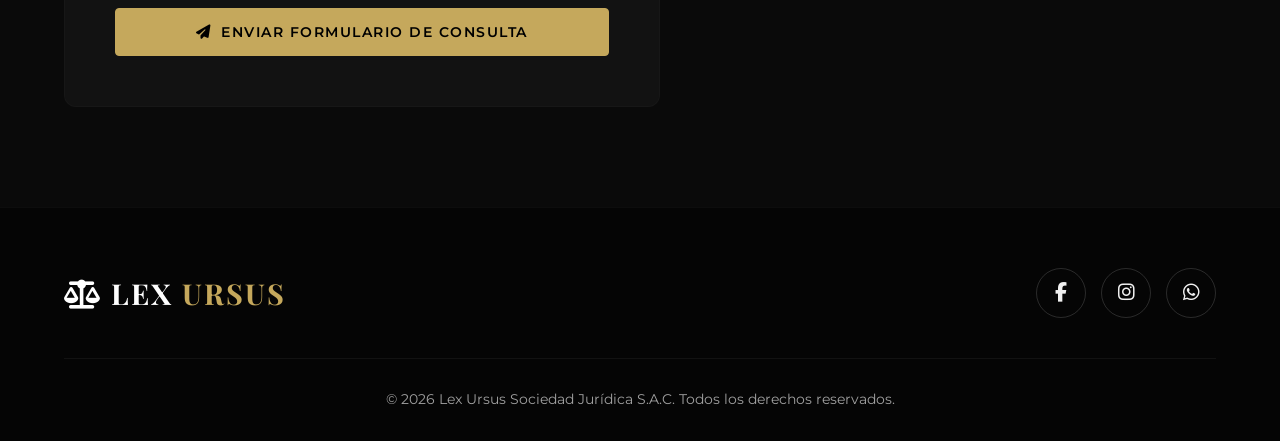
==== commit ace30901: "Update index.html" ====
--- a/index.html
+++ b/index.html
@@ -957,7 +957,7 @@
                 <div class="card team-card">
                     <div class="team-image-wrapper">
                         <!-- Reemplaza el link del 'src' por tu foto local: src="fotos/eric.jpg" -->
-                        <img src="https://placehold.co/200x200/181818/c5a85c?text=EG" alt="Foto de Eric Guevara" class="team-photo">
+                        <img src="eric.jpeg" alt="Foto de Eric Guevara" class="team-photo">
                         <div class="team-social-overlay">
                             <a href="#" class="team-social-icon" title="LinkedIn"><i class="fa-brands fa-linkedin-in"></i></a>
                             <a href="#" class="team-social-icon" title="Twitter"><i class="fa-brands fa-x-twitter"></i></a>
@@ -972,7 +972,7 @@
                 <!-- Socio 2 -->
                 <div class="card team-card">
                     <div class="team-image-wrapper">
-                        <img src="https://placehold.co/200x200/181818/c5a85c?text=FA" alt="Foto de Farid Aro" class="team-photo">
+                        <img src="oso.jpeg" alt="Foto de Farid Aro" class="team-photo">
                         <div class="team-social-overlay">
                             <a href="#" class="team-social-icon" title="LinkedIn"><i class="fa-brands fa-linkedin-in"></i></a>
                             <a href="mailto:farid@lexursus.com" class="team-social-icon" title="Email"><i class="fa-solid fa-envelope"></i></a>
@@ -986,7 +986,7 @@
                 <!-- Socio 3 -->
                 <div class="card team-card">
                     <div class="team-image-wrapper">
-                        <img src="https://placehold.co/200x200/181818/c5a85c?text=JC" alt="Foto de Jhojan Chilon" class="team-photo">
+                        <img src="jhojan .jpeg" alt="Foto de Jhojan Chilon" class="team-photo">
                         <div class="team-social-overlay">
                             <a href="#" class="team-social-icon" title="LinkedIn"><i class="fa-brands fa-linkedin-in"></i></a>
                             <a href="#" class="team-social-icon" title="Instagram"><i class="fa-brands fa-instagram"></i></a>
@@ -1000,7 +1000,7 @@
                 <!-- Socio 4 -->
                 <div class="card team-card">
                     <div class="team-image-wrapper">
-                        <img src="https://placehold.co/200x200/181818/c5a85c?text=AC" alt="Foto de Andre Castillo" class="team-photo">
+                        <img src="patron.jpeg" alt="Foto de Andre Castillo" class="team-photo">
                         <div class="team-social-overlay">
                             <a href="#" class="team-social-icon" title="LinkedIn"><i class="fa-brands fa-linkedin-in"></i></a>
                             <a href="#" class="team-social-icon" title="WhatsApp"><i class="fa-brands fa-whatsapp"></i></a>
@@ -1014,7 +1014,7 @@
                 <!-- Socio 5 -->
                 <div class="card team-card">
                     <div class="team-image-wrapper">
-                        <img src="https://placehold.co/200x200/181818/c5a85c?text=AC" alt="Foto de Avdel Chicana" class="team-photo">
+                        <img src="foto.jpeg.jpeg" alt="Foto de Avdel Chicana" class="team-photo">
                         <div class="team-social-overlay">
                             <a href="#" class="team-social-icon" title="LinkedIn"><i class="fa-brands fa-linkedin-in"></i></a>
                             <a href="mailto:avdel@lexursus.com" class="team-social-icon" title="Email"><i class="fa-solid fa-envelope"></i></a>
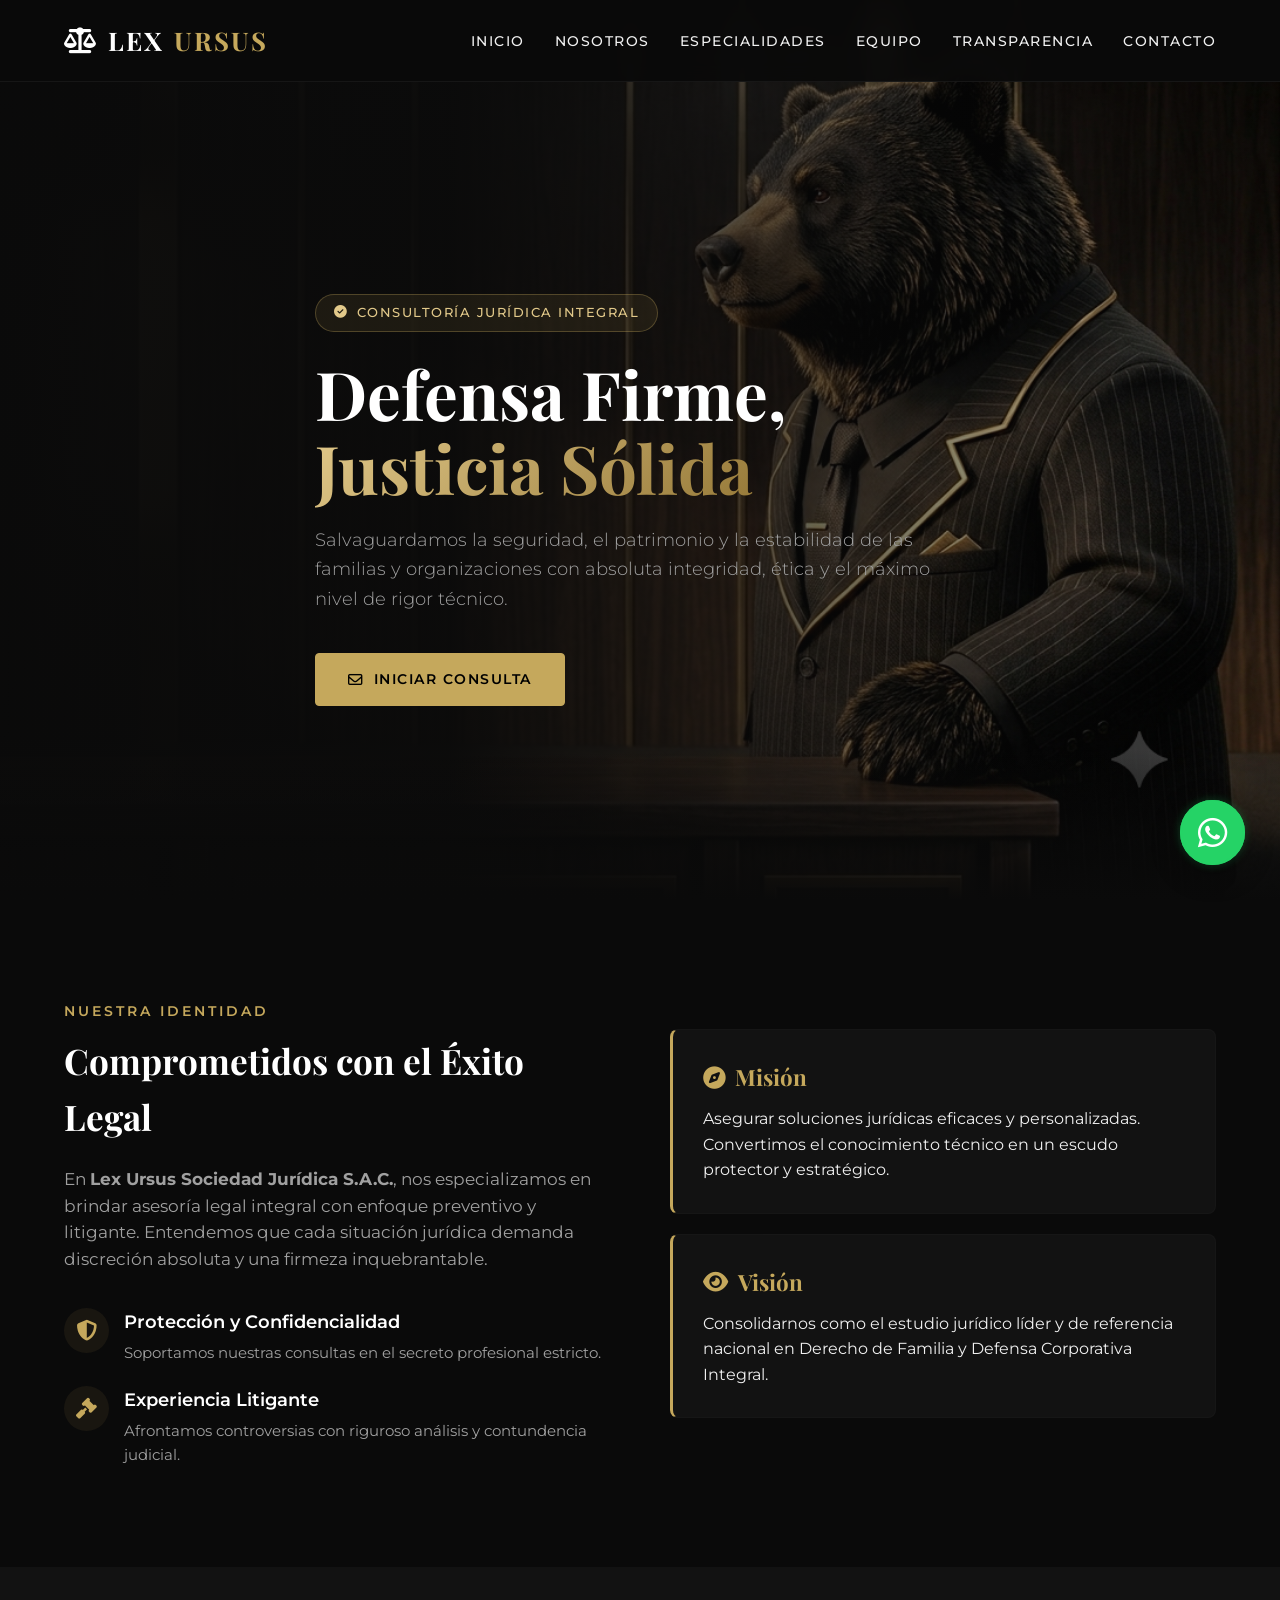
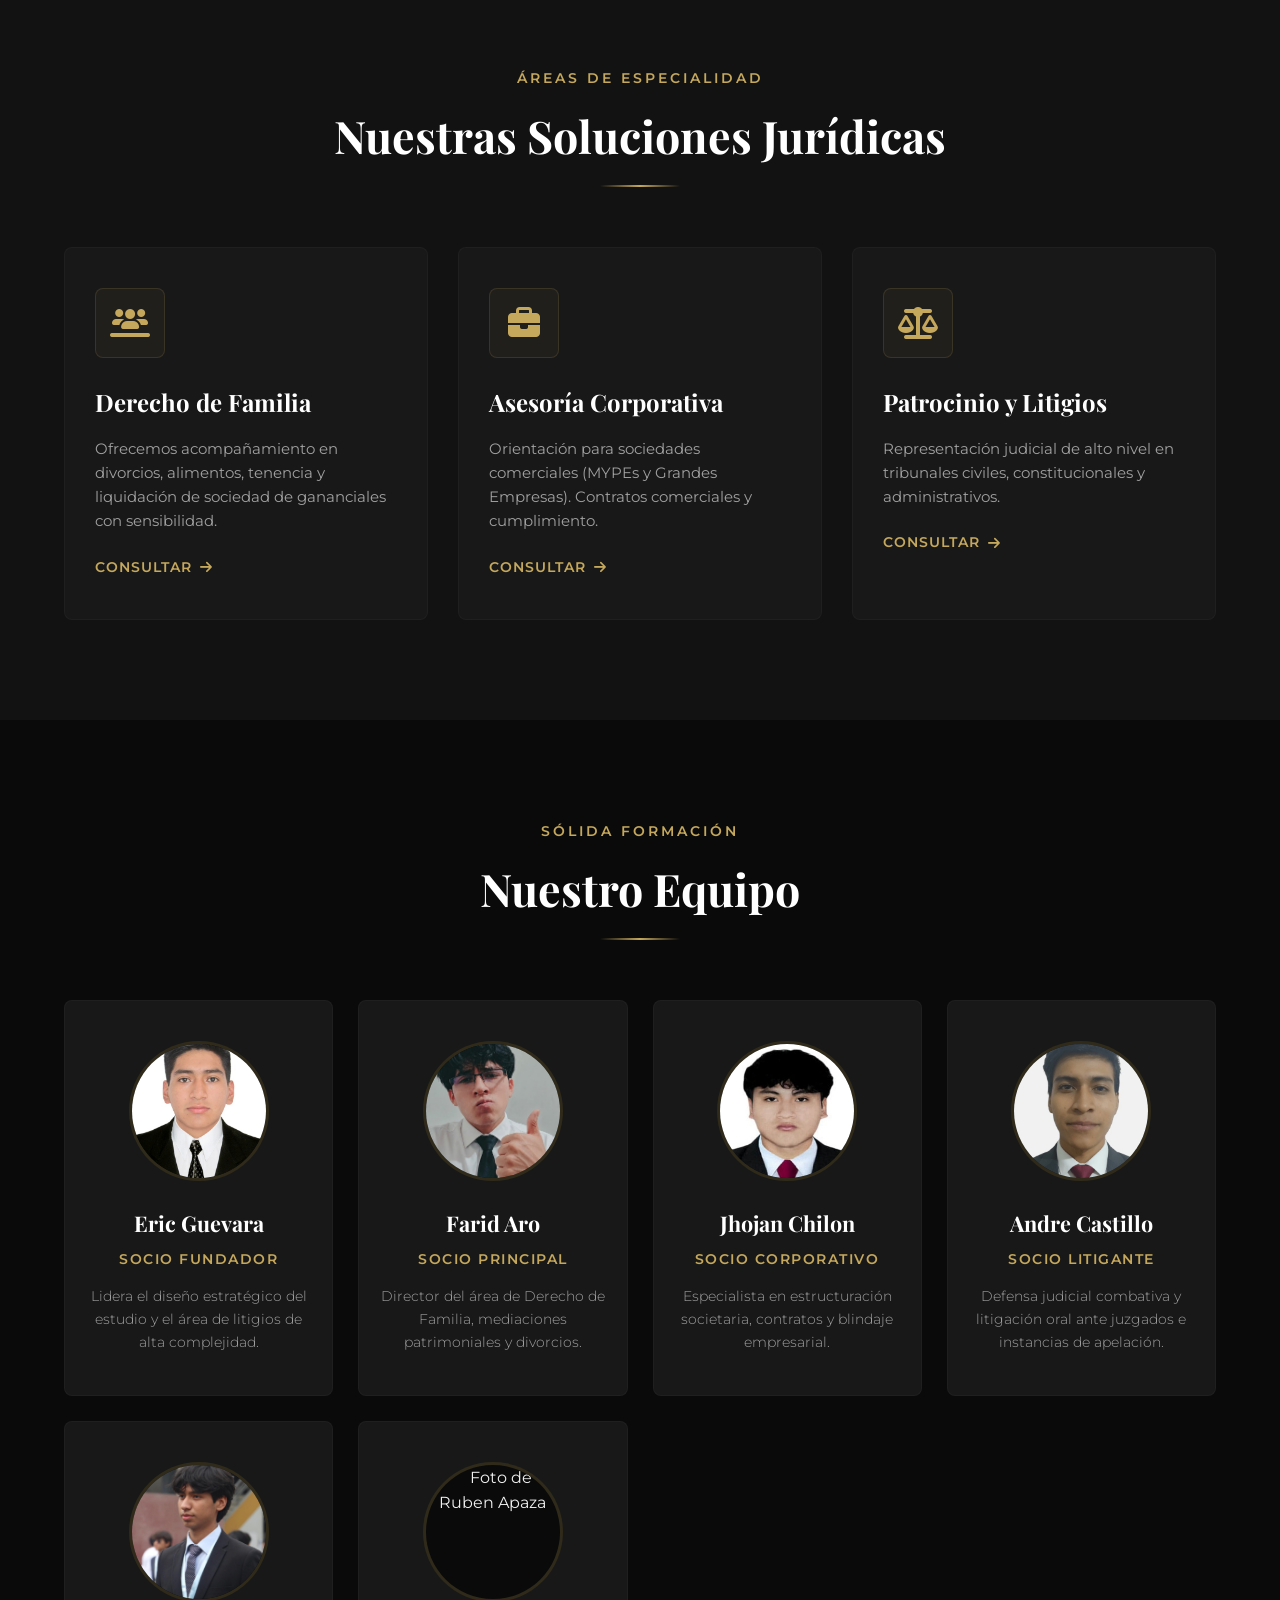
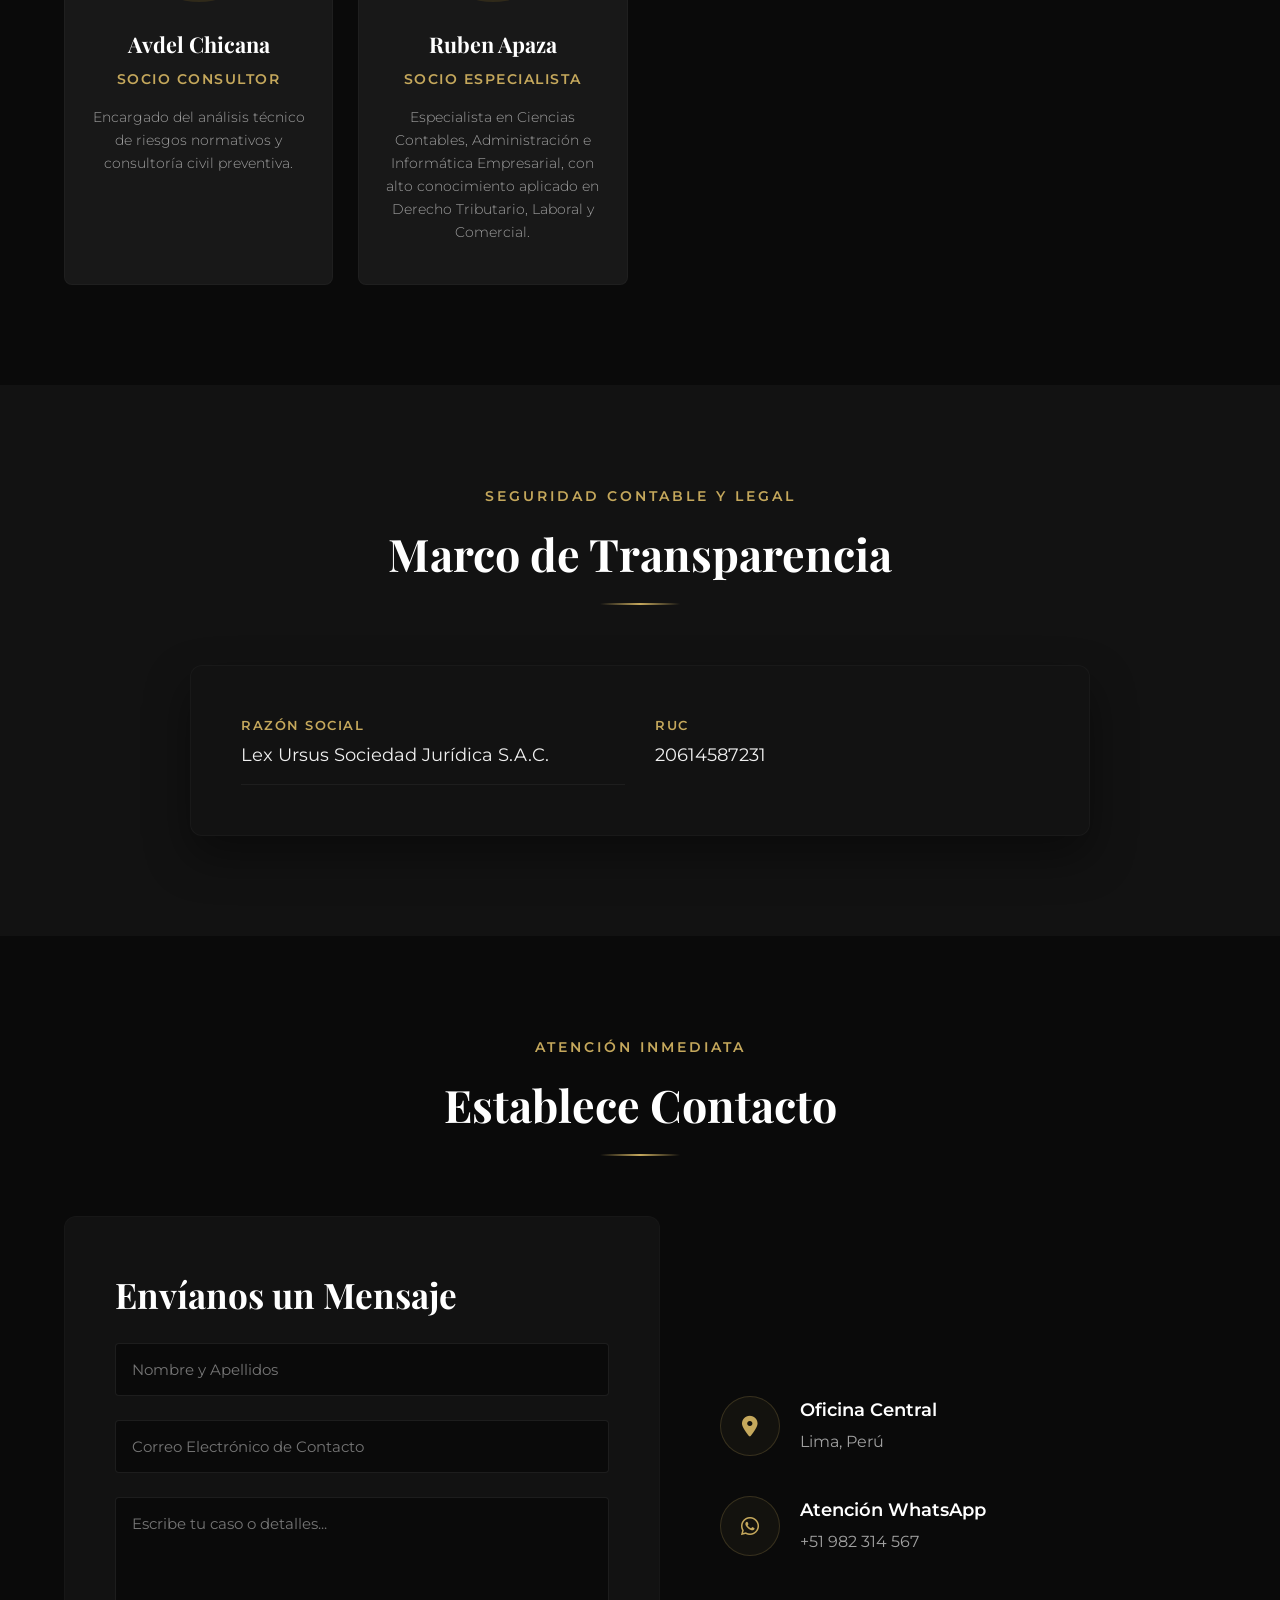
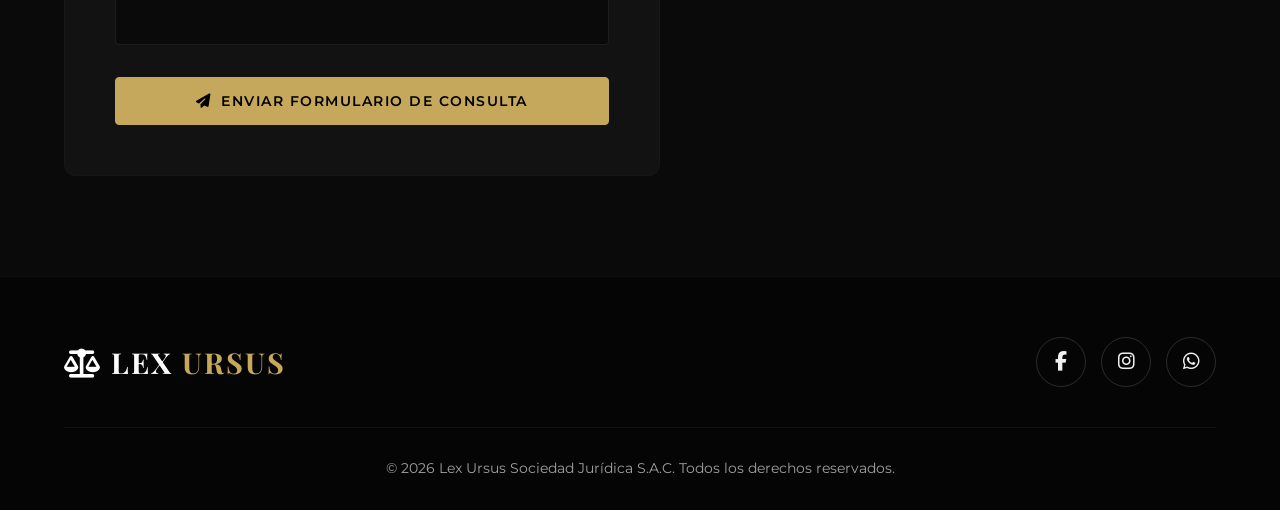
==== commit 31191008: "Update index.html" ====
--- a/index.html
+++ b/index.html
@@ -945,23 +945,22 @@
     </section>
 
     <!-- 5. NUEVA SECCIÓN DE EQUIPO CON FOTOS Y HOVER -->
-    <section id="equipo" class="section">
+<section id="equipo" class="section">
         <div class="container">
             <div class="section-header">
                 <span class="section-subtitle">Sólida Formación</span>
-                <h2 class="section-title">El Cuerpo de Socios</h2>
+                <h2 class="section-title">Nuestro Equipo</h2>
             </div>
 
             <div class="team-grid">
-                <!-- Socio 1 -->
+                <!-- Socio 1: Eric -->
                 <div class="card team-card">
                     <div class="team-image-wrapper">
-                        <!-- Reemplaza el link del 'src' por tu foto local: src="fotos/eric.jpg" -->
+                        <!-- Recuerda mantener aquí el src que pusiste de GitHub -->
                         <img src="eric.jpeg" alt="Foto de Eric Guevara" class="team-photo">
                         <div class="team-social-overlay">
-                            <a href="#" class="team-social-icon" title="LinkedIn"><i class="fa-brands fa-linkedin-in"></i></a>
-                            <a href="#" class="team-social-icon" title="Twitter"><i class="fa-brands fa-x-twitter"></i></a>
-                            <a href="mailto:eric@lexursus.com" class="team-social-icon" title="Email"><i class="fa-solid fa-envelope"></i></a>
+                            <a href="www.linkedin.com/in/eric-guevara-vasquez-145354419" target="_blank" class="team-social-icon" title="LinkedIn"><i class="fa-brands fa-linkedin-in"></i></a>
+                            <a href="https://www.instagram.com/ericguevaravasquez" target="_blank" class="team-social-icon" title="Instagram"><i class="fa-brands fa-instagram"></i></a>
                         </div>
                     </div>
                     <h3>Eric Guevara</h3>
@@ -969,13 +968,13 @@
                     <p class="team-bio">Lidera el diseño estratégico del estudio y el área de litigios de alta complejidad.</p>
                 </div>
                 
-                <!-- Socio 2 -->
+                <!-- Socio 2: Farid -->
                 <div class="card team-card">
                     <div class="team-image-wrapper">
                         <img src="oso.jpeg" alt="Foto de Farid Aro" class="team-photo">
                         <div class="team-social-overlay">
-                            <a href="#" class="team-social-icon" title="LinkedIn"><i class="fa-brands fa-linkedin-in"></i></a>
-                            <a href="mailto:farid@lexursus.com" class="team-social-icon" title="Email"><i class="fa-solid fa-envelope"></i></a>
+                            <a href="PON_EL_ENLACE_LINKEDIN_DE_FARID_AQUI" target="_blank" class="team-social-icon" title="LinkedIn"><i class="fa-brands fa-linkedin-in"></i></a>
+                            <a href="PON_EL_ENLACE_INSTAGRAM_DE_FARID_AQUI" target="_blank" class="team-social-icon" title="Instagram"><i class="fa-brands fa-instagram"></i></a>
                         </div>
                     </div>
                     <h3>Farid Aro</h3>
@@ -983,13 +982,13 @@
                     <p class="team-bio">Director del área de Derecho de Familia, mediaciones patrimoniales y divorcios.</p>
                 </div>
                 
-                <!-- Socio 3 -->
+                <!-- Socio 3: Jhojan -->
                 <div class="card team-card">
                     <div class="team-image-wrapper">
                         <img src="jhojan .jpeg" alt="Foto de Jhojan Chilon" class="team-photo">
                         <div class="team-social-overlay">
-                            <a href="#" class="team-social-icon" title="LinkedIn"><i class="fa-brands fa-linkedin-in"></i></a>
-                            <a href="#" class="team-social-icon" title="Instagram"><i class="fa-brands fa-instagram"></i></a>
+                            <a href="PON_EL_ENLACE_LINKEDIN_DE_JHOJAN_AQUI" target="_blank" class="team-social-icon" title="LinkedIn"><i class="fa-brands fa-linkedin-in"></i></a>
+                            <a href="PON_EL_ENLACE_INSTAGRAM_DE_JHOJAN_AQUI" target="_blank" class="team-social-icon" title="Instagram"><i class="fa-brands fa-instagram"></i></a>
                         </div>
                     </div>
                     <h3>Jhojan Chilon</h3>
@@ -997,13 +996,13 @@
                     <p class="team-bio">Especialista en estructuración societaria, contratos y blindaje empresarial.</p>
                 </div>
                 
-                <!-- Socio 4 -->
+                <!-- Socio 4: Andre -->
                 <div class="card team-card">
                     <div class="team-image-wrapper">
                         <img src="patron.jpeg" alt="Foto de Andre Castillo" class="team-photo">
                         <div class="team-social-overlay">
-                            <a href="#" class="team-social-icon" title="LinkedIn"><i class="fa-brands fa-linkedin-in"></i></a>
-                            <a href="#" class="team-social-icon" title="WhatsApp"><i class="fa-brands fa-whatsapp"></i></a>
+                            <a href="www.linkedin.com/in/andré-castillo-infante-258624419" target="_blank" class="team-social-icon" title="LinkedIn"><i class="fa-brands fa-linkedin-in"></i></a>
+                            <a href="https://www.instagram.com/andre.castillo.lex/" target="_blank" class="team-social-icon" title="Instagram"><i class="fa-brands fa-instagram"></i></a>
                         </div>
                     </div>
                     <h3>Andre Castillo</h3>
@@ -1011,18 +1010,32 @@
                     <p class="team-bio">Defensa judicial combativa y litigación oral ante juzgados e instancias de apelación.</p>
                 </div>
                 
-                <!-- Socio 5 -->
+                <!-- Socio 5: Avdel -->
                 <div class="card team-card">
                     <div class="team-image-wrapper">
                         <img src="foto.jpeg.jpeg" alt="Foto de Avdel Chicana" class="team-photo">
                         <div class="team-social-overlay">
-                            <a href="#" class="team-social-icon" title="LinkedIn"><i class="fa-brands fa-linkedin-in"></i></a>
-                            <a href="mailto:avdel@lexursus.com" class="team-social-icon" title="Email"><i class="fa-solid fa-envelope"></i></a>
+                            <a href="PON_EL_ENLACE_LINKEDIN_DE_AVDEL_AQUI" target="_blank" class="team-social-icon" title="LinkedIn"><i class="fa-brands fa-linkedin-in"></i></a>
+                            <a href="https://www.instagram.com/avdeloo/" target="_blank" class="team-social-icon" title="Instagram"><i class="fa-brands fa-instagram"></i></a>
                         </div>
                     </div>
                     <h3>Avdel Chicana</h3>
                     <p class="team-role">Socio Consultor</p>
                     <p class="team-bio">Encargado del análisis técnico de riesgos normativos y consultoría civil preventiva.</p>
+                </div>
+                
+                <!-- Socio 6: Ruben -->
+                <div class="card team-card">
+                    <div class="team-image-wrapper">
+                        <img src="ruben.jpg" alt="Foto de Ruben Apaza" class="team-photo">
+                        <div class="team-social-overlay">
+                            <a href="PON_EL_ENLACE_LINKEDIN_DE_RUBEN_AQUI" target="_blank" class="team-social-icon" title="LinkedIn"><i class="fa-brands fa-linkedin-in"></i></a>
+                            <a href="PON_EL_ENLACE_INSTAGRAM_DE_RUBEN_AQUI" target="_blank" class="team-social-icon" title="Instagram"><i class="fa-brands fa-instagram"></i></a>
+                        </div>
+                    </div>
+                    <h3>Ruben Apaza</h3>
+                    <p class="team-role">Socio Especialista</p>
+                    <p class="team-bio">Especialista en Ciencias Contables, Administración e Informática Empresarial, con alto conocimiento aplicado en Derecho Tributario, Laboral y Comercial.</p>
                 </div>
             </div>
         </div>
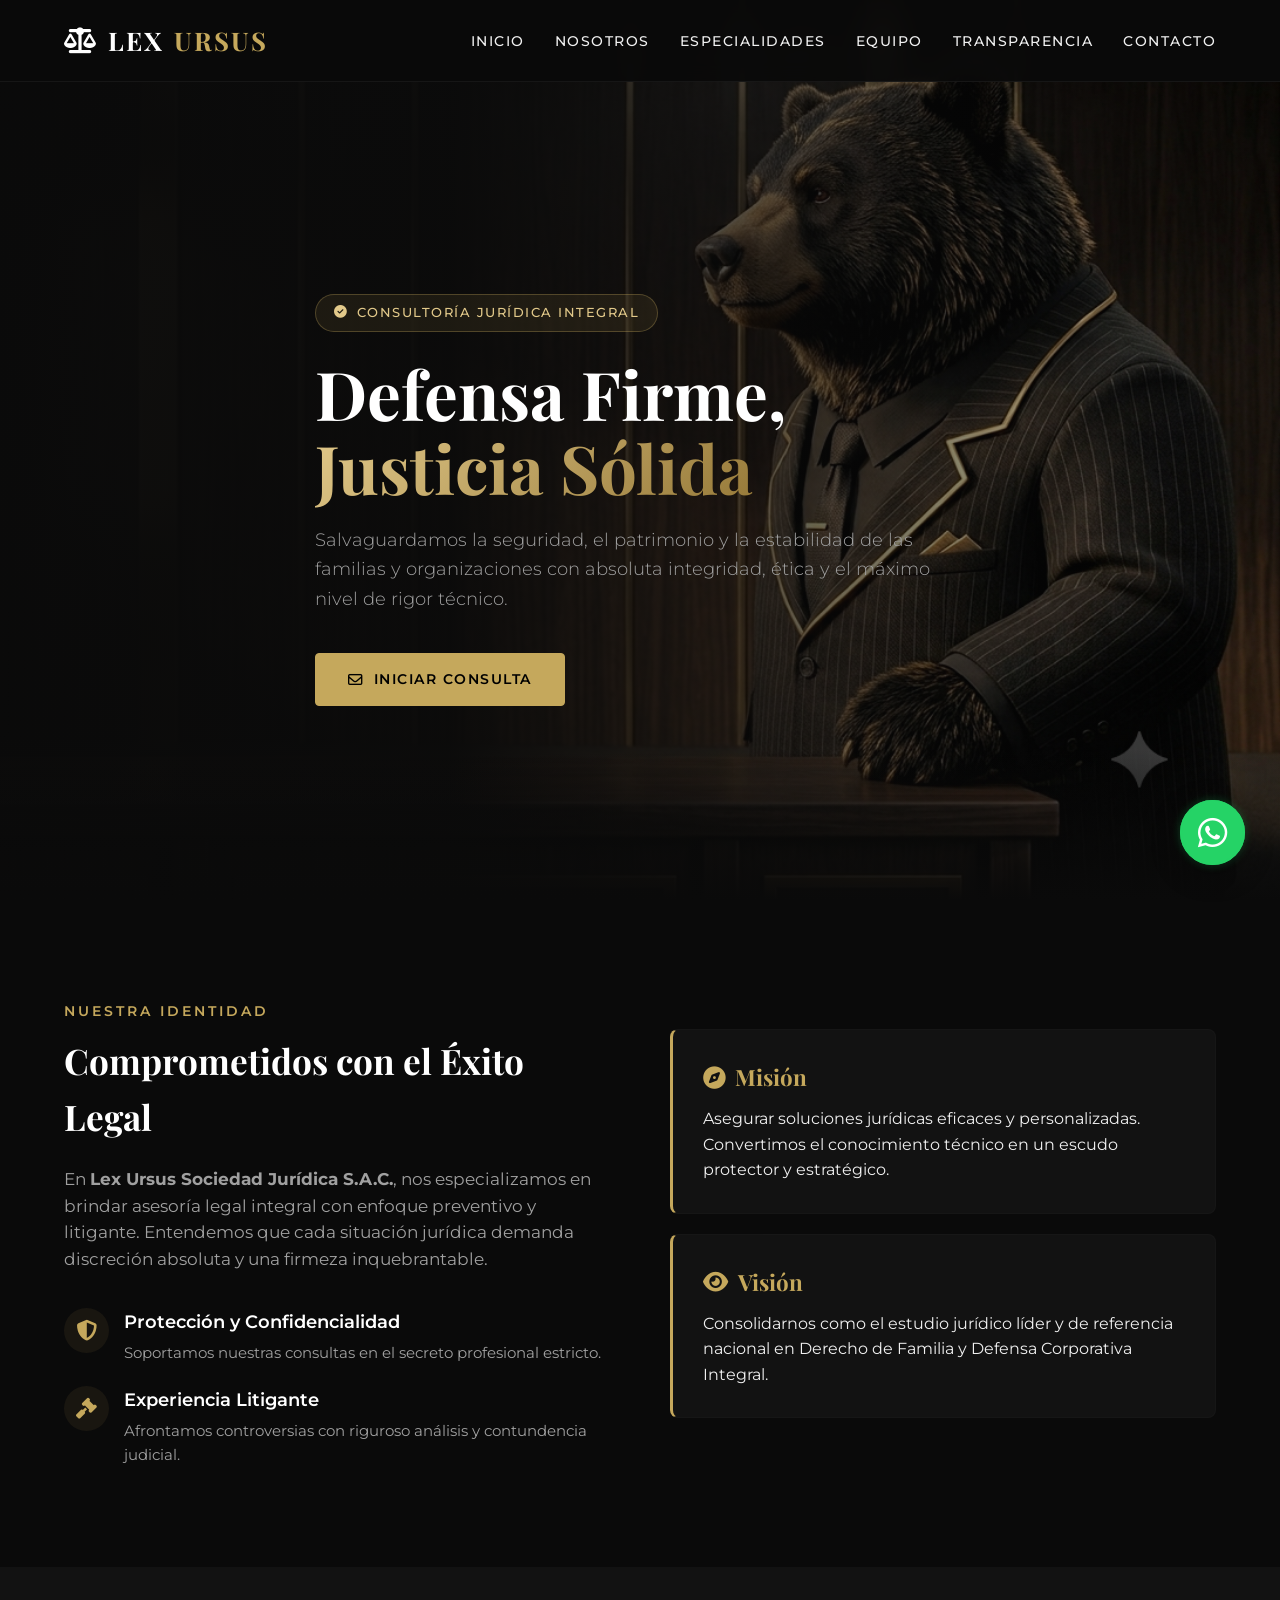
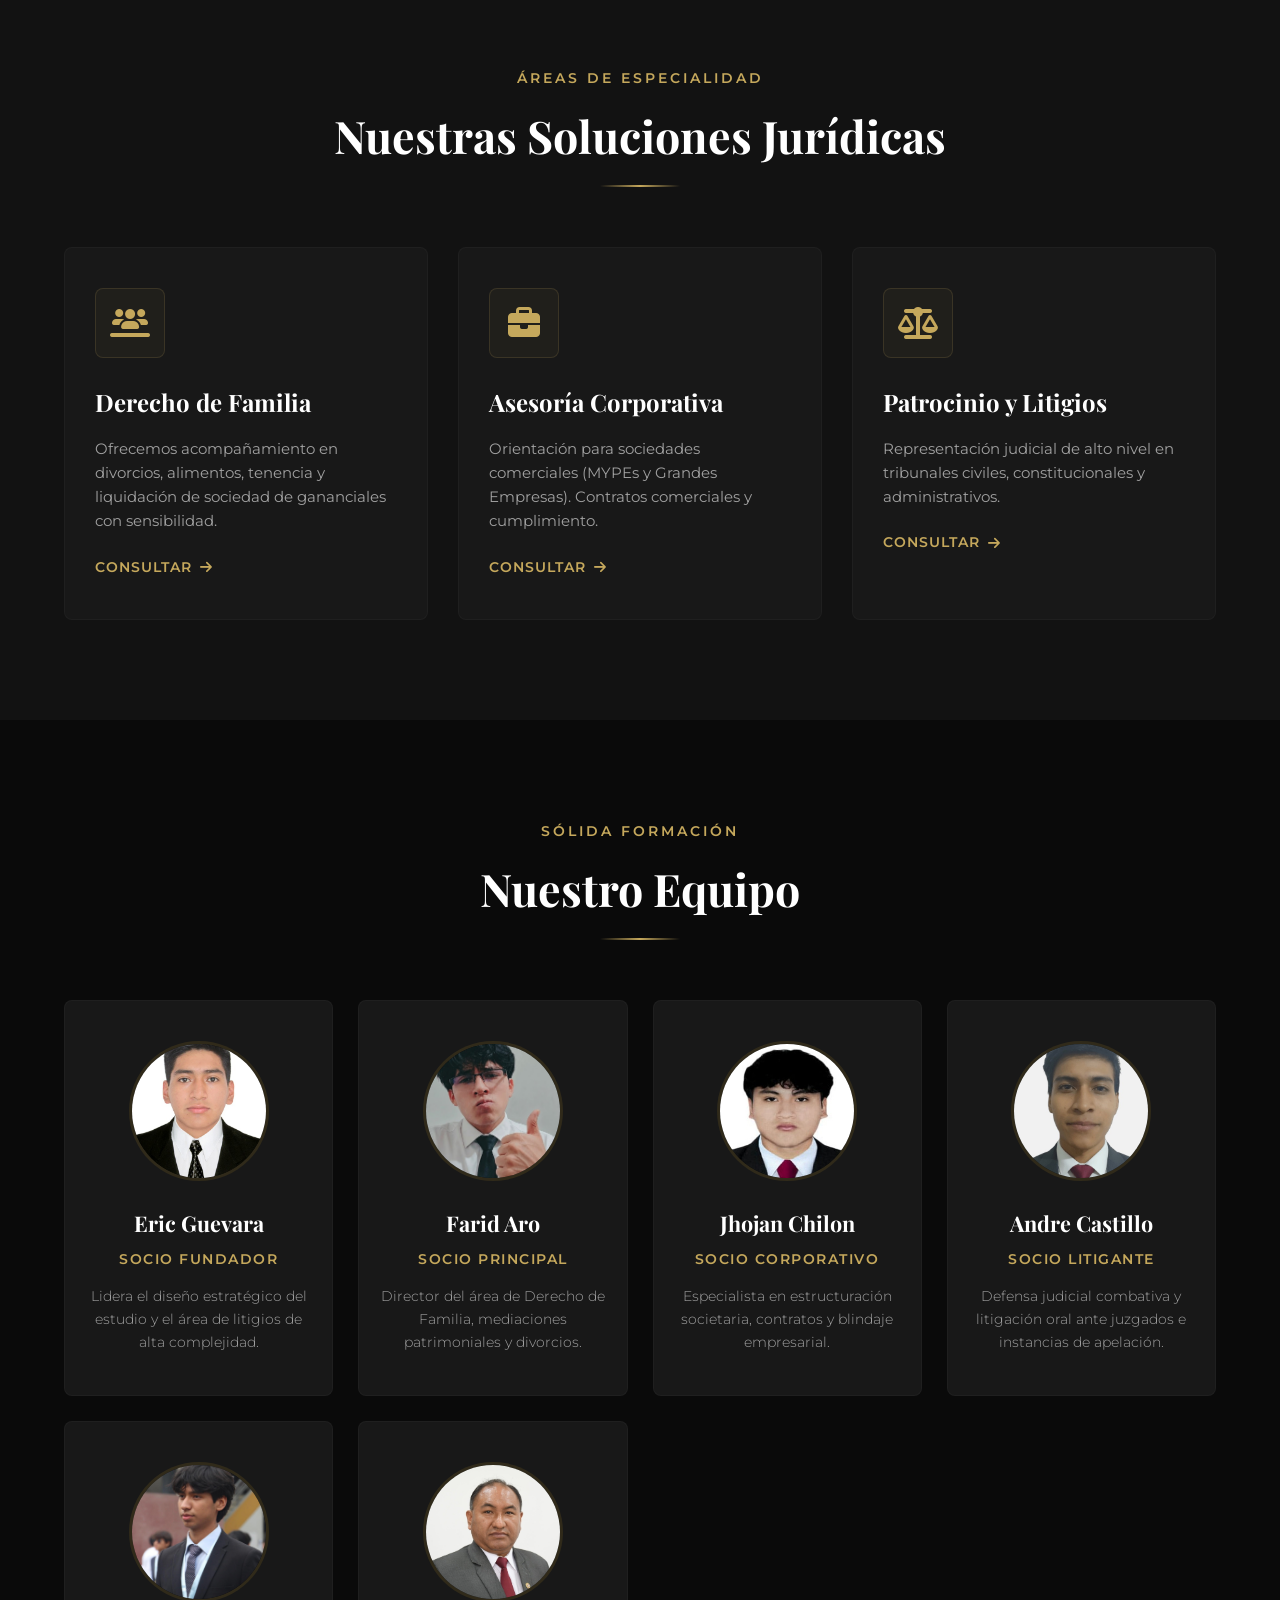
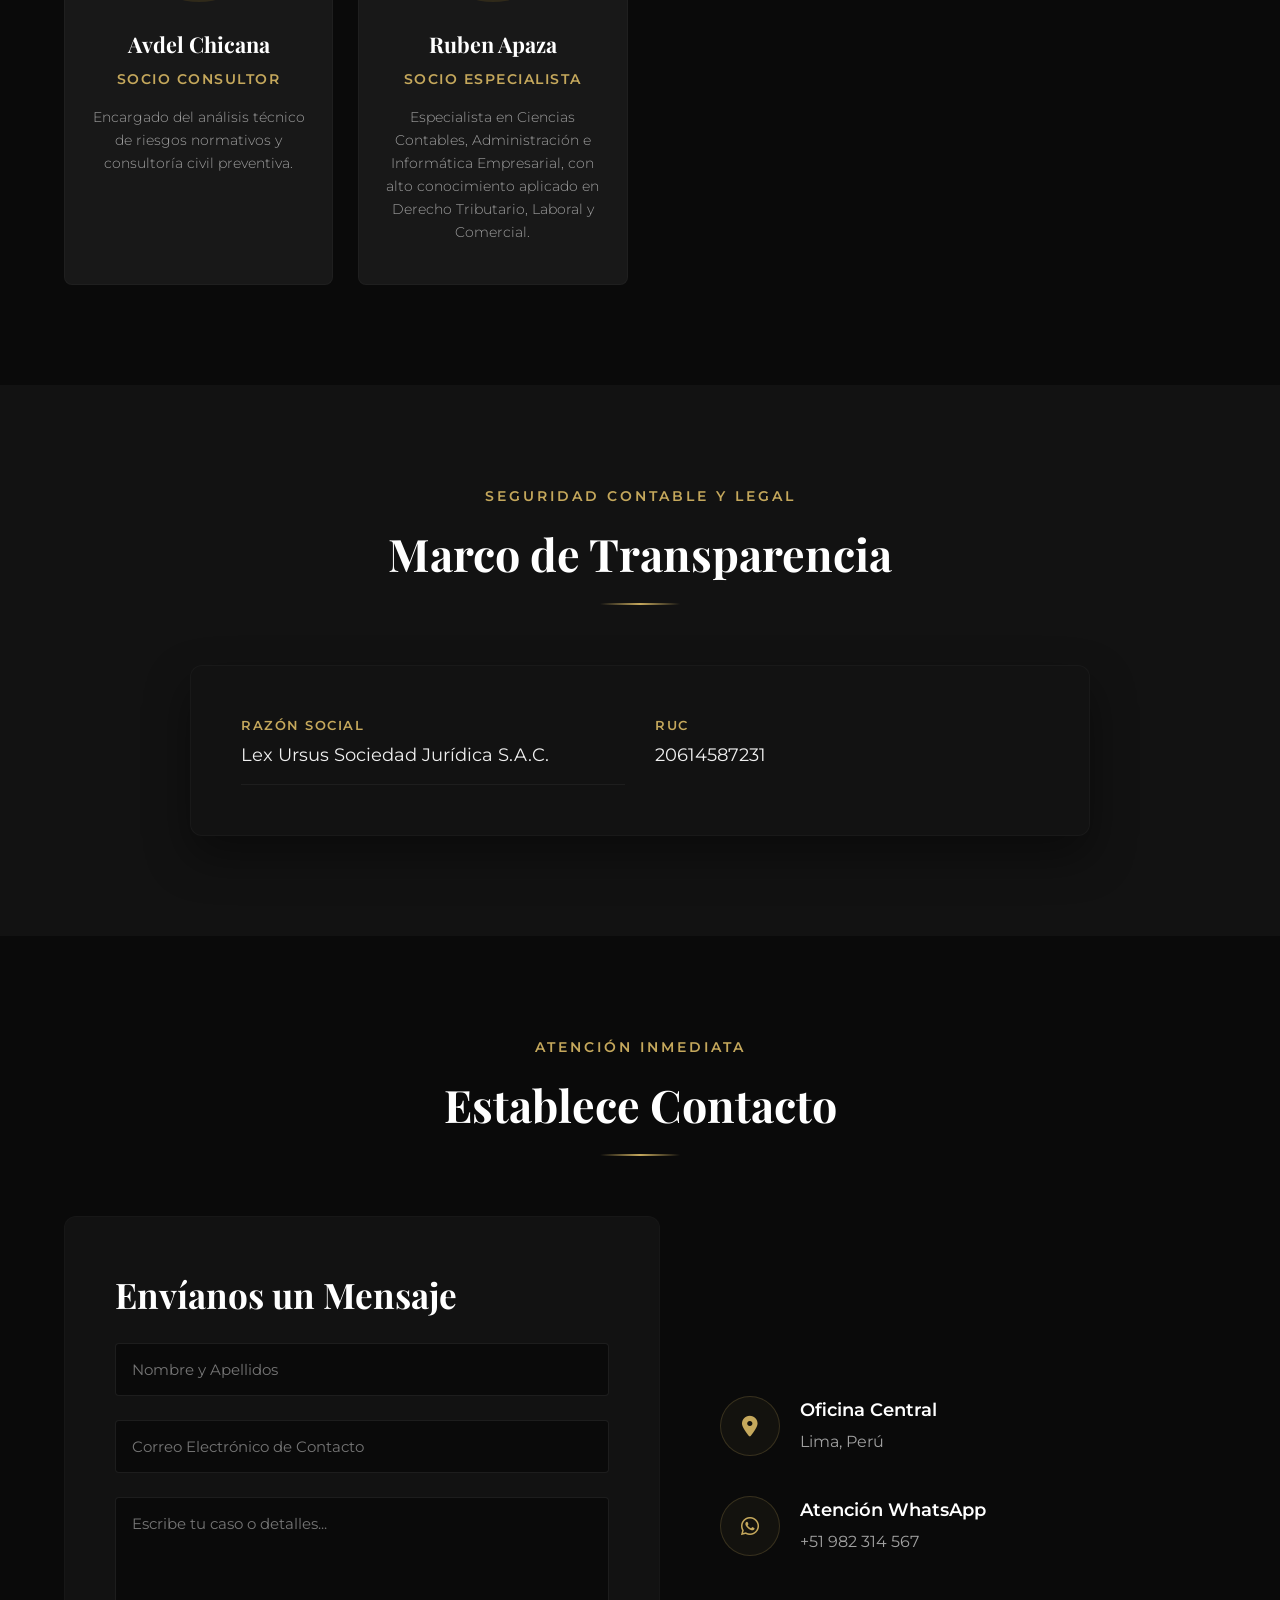
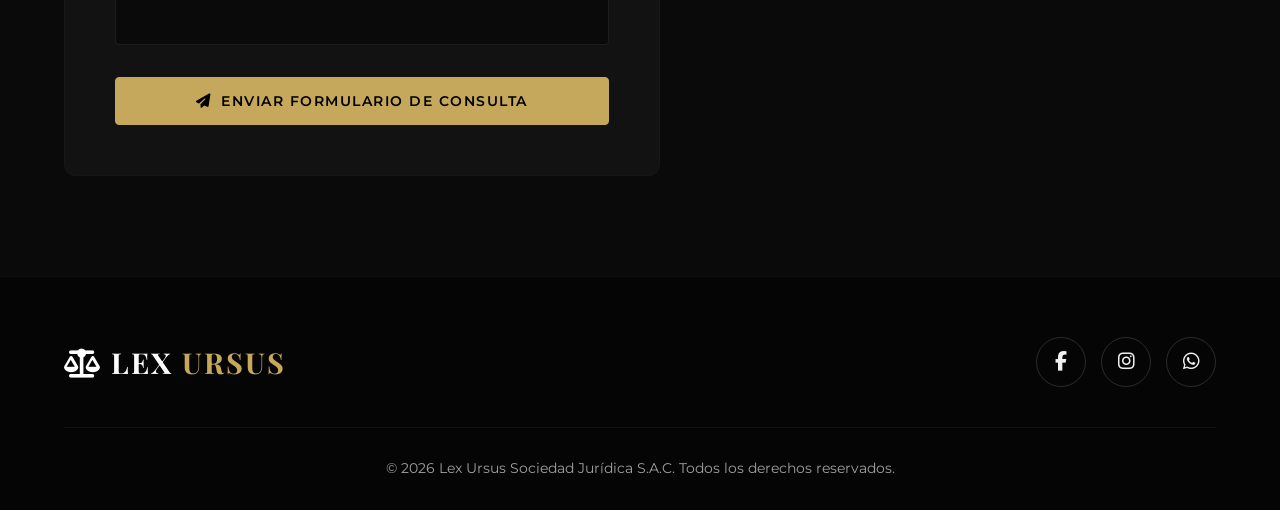
==== commit 367b3396: "Update index.html" ====
--- a/index.html
+++ b/index.html
@@ -1015,7 +1015,7 @@
                     <div class="team-image-wrapper">
                         <img src="foto.jpeg.jpeg" alt="Foto de Avdel Chicana" class="team-photo">
                         <div class="team-social-overlay">
-                            <a href="PON_EL_ENLACE_LINKEDIN_DE_AVDEL_AQUI" target="_blank" class="team-social-icon" title="LinkedIn"><i class="fa-brands fa-linkedin-in"></i></a>
+                            <a href="https://www.linkedin.com/in/avdel-cf-385273407/" target="_blank" class="team-social-icon" title="LinkedIn"><i class="fa-brands fa-linkedin-in"></i></a>
                             <a href="https://www.instagram.com/avdeloo/" target="_blank" class="team-social-icon" title="Instagram"><i class="fa-brands fa-instagram"></i></a>
                         </div>
                     </div>
@@ -1029,8 +1029,8 @@
                     <div class="team-image-wrapper">
                         <img src="ruben.jpg" alt="Foto de Ruben Apaza" class="team-photo">
                         <div class="team-social-overlay">
-                            <a href="PON_EL_ENLACE_LINKEDIN_DE_RUBEN_AQUI" target="_blank" class="team-social-icon" title="LinkedIn"><i class="fa-brands fa-linkedin-in"></i></a>
-                            <a href="PON_EL_ENLACE_INSTAGRAM_DE_RUBEN_AQUI" target="_blank" class="team-social-icon" title="Instagram"><i class="fa-brands fa-instagram"></i></a>
+                            <a href="https://www.linkedin.com/in/ruben-l-apaza-a-b8642840/" target="_blank" class="team-social-icon" title="LinkedIn"><i class="fa-brands fa-linkedin-in"></i></a>
+                            <a href="https://www.instagram.com/cpcrubenapaza/" target="_blank" class="team-social-icon" title="Instagram"><i class="fa-brands fa-instagram"></i></a>
                         </div>
                     </div>
                     <h3>Ruben Apaza</h3>
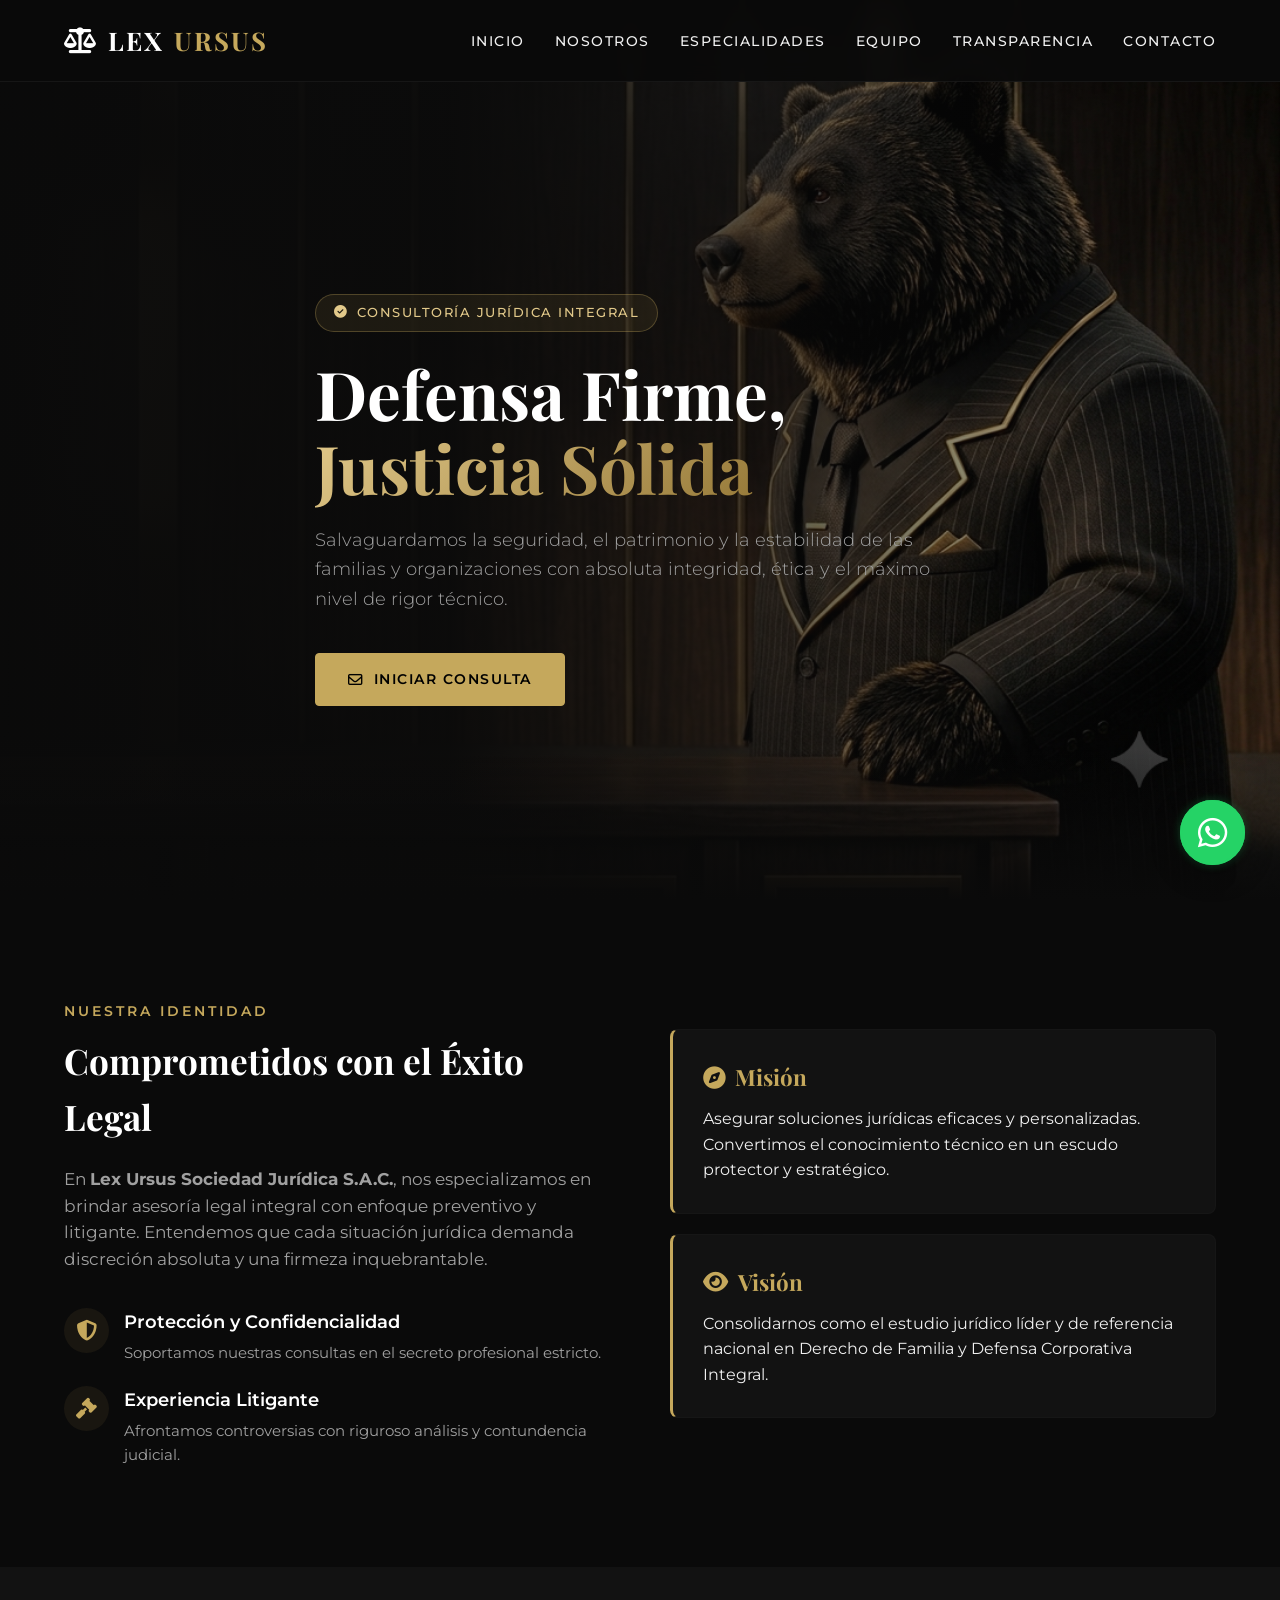
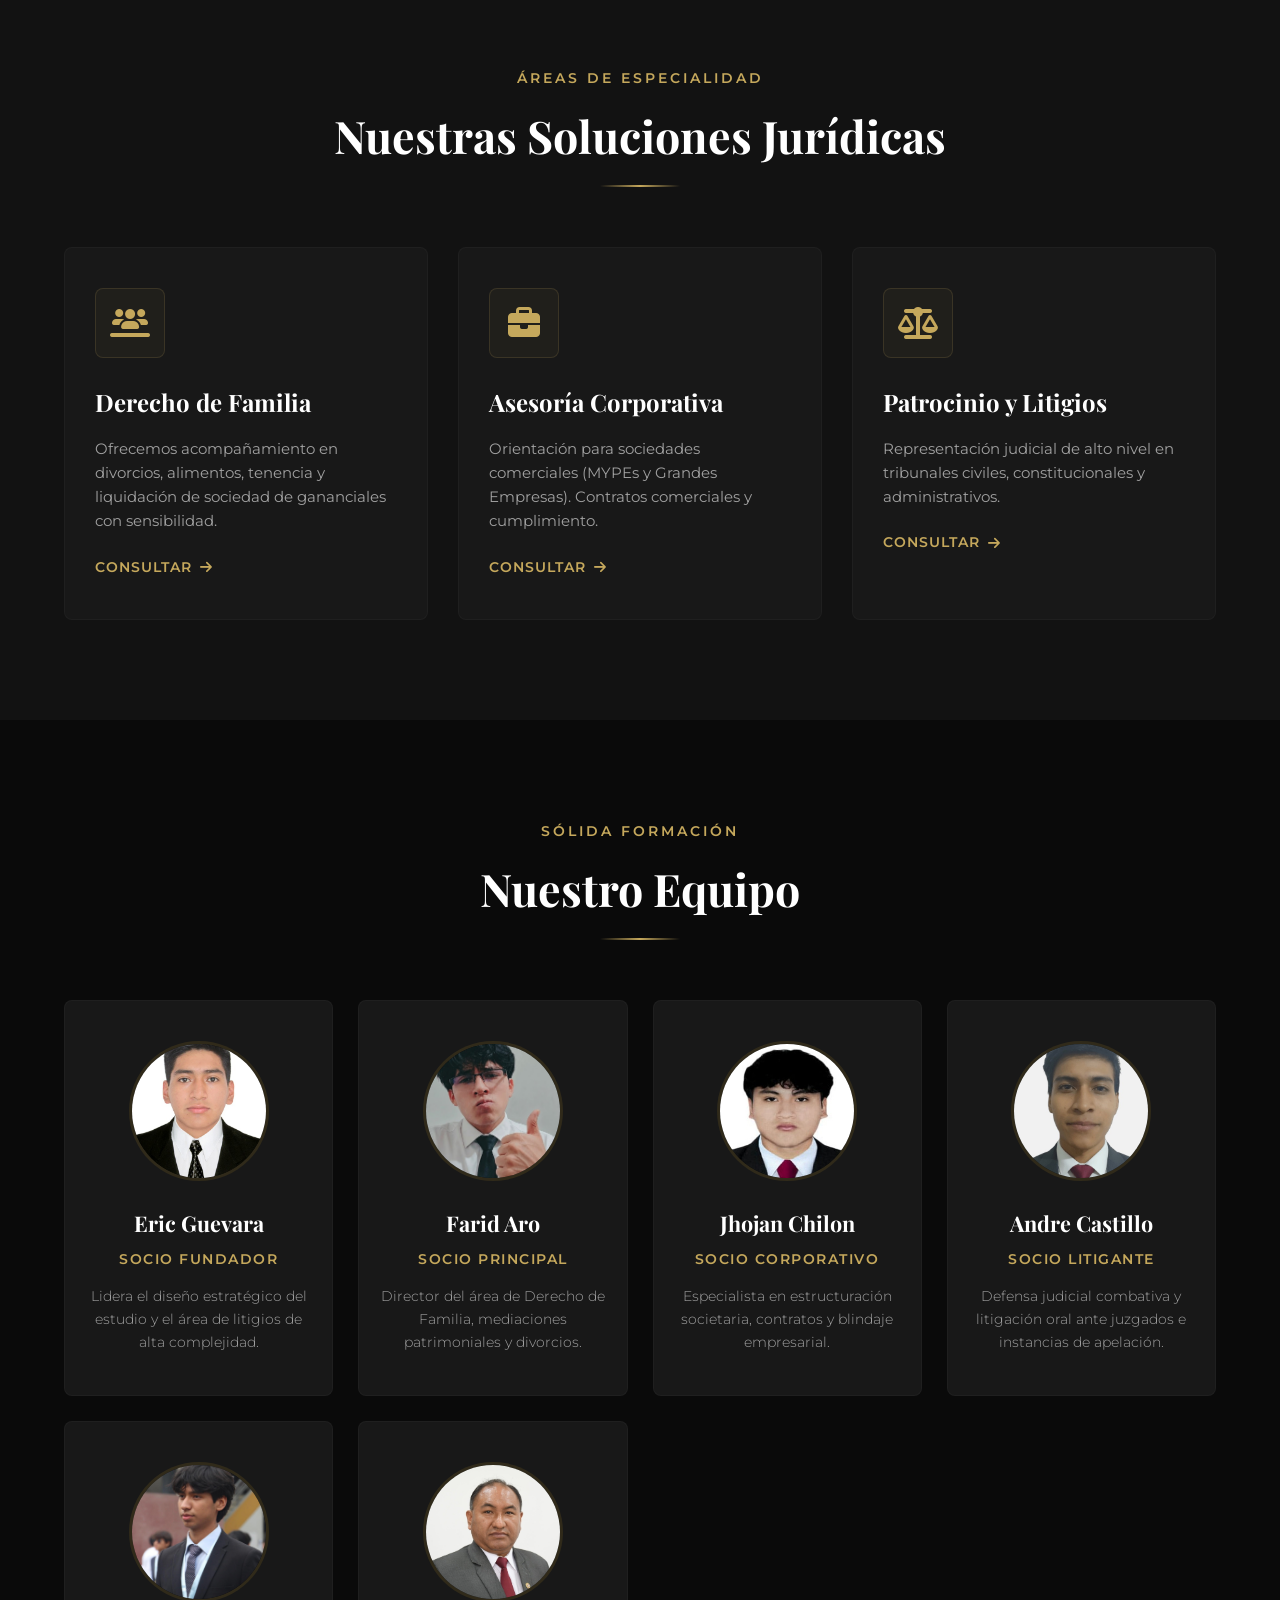
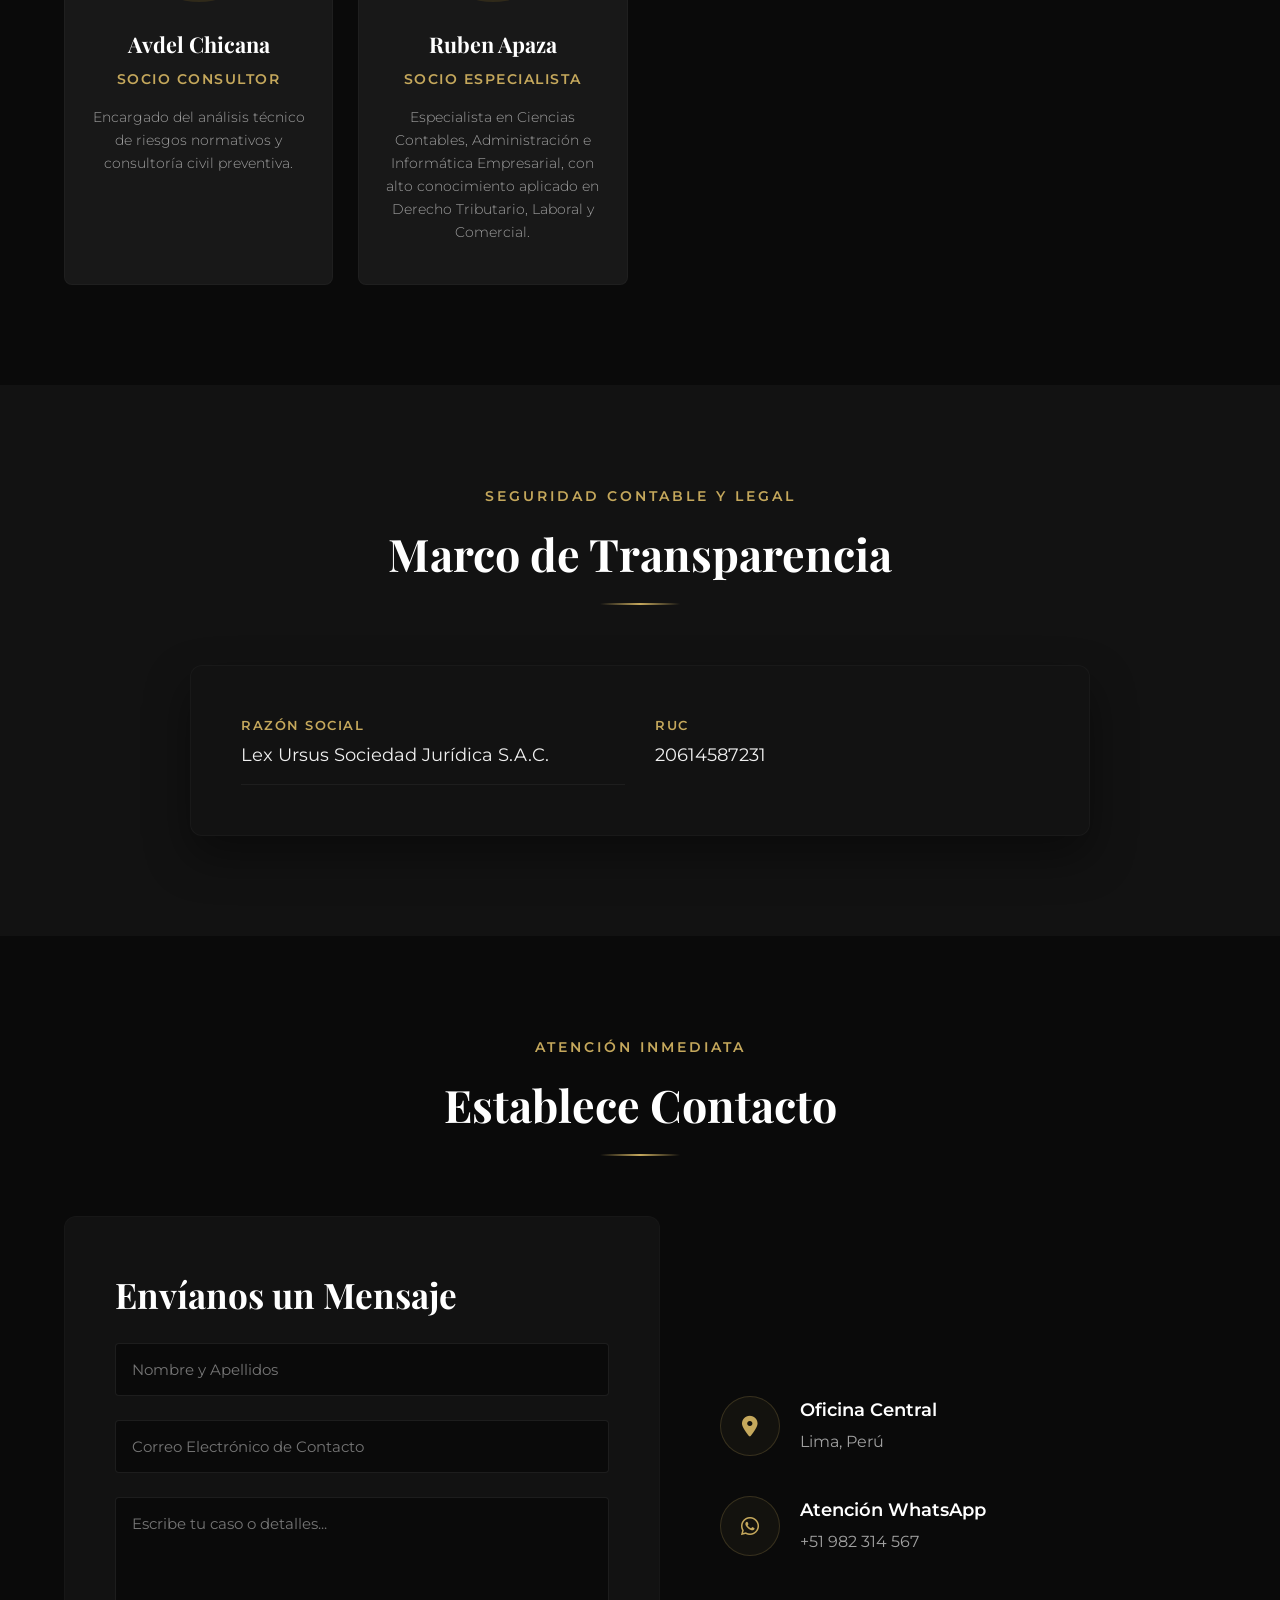
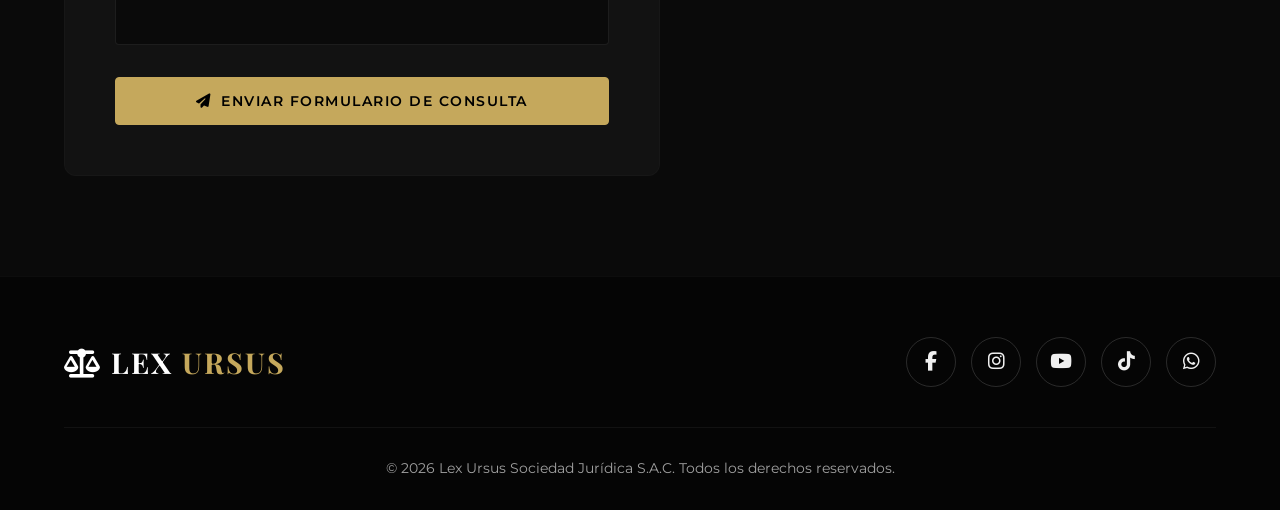
==== commit f64e445d: "Update index.html" ====
--- a/index.html
+++ b/index.html
@@ -959,7 +959,7 @@
                         <!-- Recuerda mantener aquí el src que pusiste de GitHub -->
                         <img src="eric.jpeg" alt="Foto de Eric Guevara" class="team-photo">
                         <div class="team-social-overlay">
-                            <a href="www.linkedin.com/in/eric-guevara-vasquez-145354419" target="_blank" class="team-social-icon" title="LinkedIn"><i class="fa-brands fa-linkedin-in"></i></a>
+                            <a href="https://www.linkedin.com/in/eric-guevara-vasquez-145354419/" target="_blank" class="team-social-icon" title="LinkedIn"><i class="fa-brands fa-linkedin-in"></i></a>
                             <a href="https://www.instagram.com/ericguevaravasquez" target="_blank" class="team-social-icon" title="Instagram"><i class="fa-brands fa-instagram"></i></a>
                         </div>
                     </div>
@@ -973,7 +973,7 @@
                     <div class="team-image-wrapper">
                         <img src="oso.jpeg" alt="Foto de Farid Aro" class="team-photo">
                         <div class="team-social-overlay">
-                            <a href="PON_EL_ENLACE_LINKEDIN_DE_FARID_AQUI" target="_blank" class="team-social-icon" title="LinkedIn"><i class="fa-brands fa-linkedin-in"></i></a>
+                            <a href="https://www.linkedin.com/in/farid-aq-3b6b73417/" target="_blank" class="team-social-icon" title="LinkedIn"><i class="fa-brands fa-linkedin-in"></i></a>
                             <a href="PON_EL_ENLACE_INSTAGRAM_DE_FARID_AQUI" target="_blank" class="team-social-icon" title="Instagram"><i class="fa-brands fa-instagram"></i></a>
                         </div>
                     </div>
@@ -987,8 +987,8 @@
                     <div class="team-image-wrapper">
                         <img src="jhojan .jpeg" alt="Foto de Jhojan Chilon" class="team-photo">
                         <div class="team-social-overlay">
-                            <a href="PON_EL_ENLACE_LINKEDIN_DE_JHOJAN_AQUI" target="_blank" class="team-social-icon" title="LinkedIn"><i class="fa-brands fa-linkedin-in"></i></a>
-                            <a href="PON_EL_ENLACE_INSTAGRAM_DE_JHOJAN_AQUI" target="_blank" class="team-social-icon" title="Instagram"><i class="fa-brands fa-instagram"></i></a>
+                            <a href="https://www.linkedin.com/in/jhojan-chilon-carrasco-7aa449419/" target="_blank" class="team-social-icon" title="LinkedIn"><i class="fa-brands fa-linkedin-in"></i></a>
+                            <a href="https://www.instagram.com/c.c.jhojan.10/" target="_blank" class="team-social-icon" title="Instagram"><i class="fa-brands fa-instagram"></i></a>
                         </div>
                     </div>
                     <h3>Jhojan Chilon</h3>
@@ -1001,7 +1001,7 @@
                     <div class="team-image-wrapper">
                         <img src="patron.jpeg" alt="Foto de Andre Castillo" class="team-photo">
                         <div class="team-social-overlay">
-                            <a href="www.linkedin.com/in/andré-castillo-infante-258624419" target="_blank" class="team-social-icon" title="LinkedIn"><i class="fa-brands fa-linkedin-in"></i></a>
+                            <a href="https://www.linkedin.com/in/andr%C3%A9-castillo-infante-258624419/" target="_blank" class="team-social-icon" title="LinkedIn"><i class="fa-brands fa-linkedin-in"></i></a>
                             <a href="https://www.instagram.com/andre.castillo.lex/" target="_blank" class="team-social-icon" title="Instagram"><i class="fa-brands fa-instagram"></i></a>
                         </div>
                     </div>
@@ -1111,10 +1111,12 @@
         <div class="container">
             <div class="footer-grid">
                 <a href="#inicio" class="footer-logo"><i class="fa-solid fa-scale-balanced"></i> LEX <span>URSUS</span></a>
-                <div class="social-row">
-                    <a href="#" target="_blank" class="social-btn fb"><i class="fa-brands fa-facebook-f"></i></a>
-                    <a href="#" target="_blank" class="social-btn ig"><i class="fa-brands fa-instagram"></i></a>
-                    <a href="https://wa.me/51982314567" target="_blank" class="social-btn wa"><i class="fa-brands fa-whatsapp"></i></a>
+                    <div class="social-row">
+                    <a href="https://www.facebook.com/profile.php?id=61590518050697" target="_blank" class="social-btn fb" title="Facebook Lex Ursus"><i class="fa-brands fa-facebook-f"></i></a>
+                    <a href="https://www.instagram.com/lex.ursus?igsh=ZGx3OXA1bTY3Z3Jx" target="_blank" class="social-btn ig" title="Instagram Lex Ursus"><i class="fa-brands fa-instagram"></i></a>
+                    <a href="https://www.youtube.com/@LexUrsusOficial/shorts" target="_blank" class="social-btn yt" title="YouTube Lex Ursus"><i class="fa-brands fa-youtube"></i></a>
+                    <a href="https://www.tiktok.com/@lexursusoficial?_r=1&_t=ZS-97hsTIF0T2r" target="_blank" class="social-btn tk" title="TikTok Lex Ursus"><i class="fa-brands fa-tiktok"></i></a>
+                    <a href="https://wa.me/51982314567?text=Hola,%20vengo%20de%20la%20p%C3%A1gina%20web%20de%20Lex%20Ursus%20y%20deseo%20solicitar%20orientaci%C3%B3n%20jur%C3%ADdica." target="_blank" class="social-btn wa" title="WhatsApp Lex Ursus"><i class="fa-brands fa-whatsapp"></i></a>
                 </div>
             </div>
             <p class="footer-text">&copy; 2026 Lex Ursus Sociedad Jurídica S.A.C. Todos los derechos reservados.</p>
